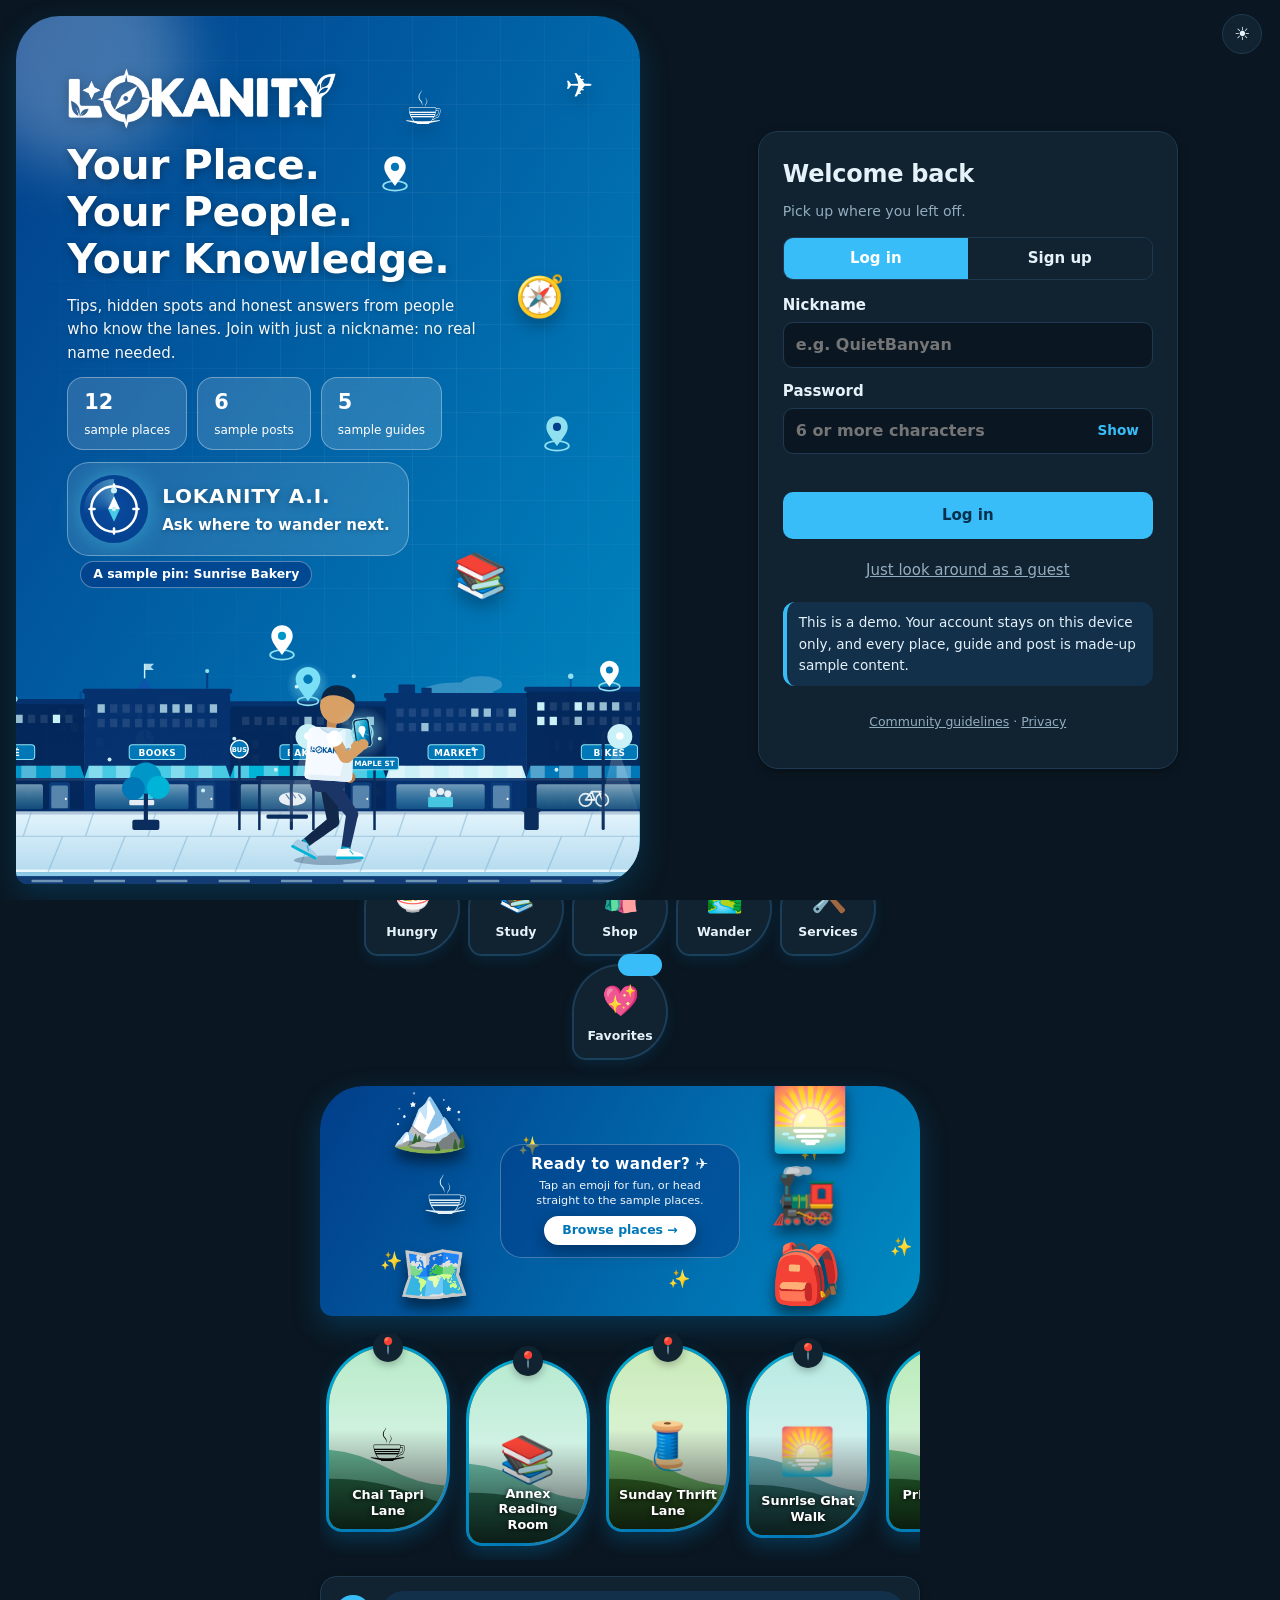
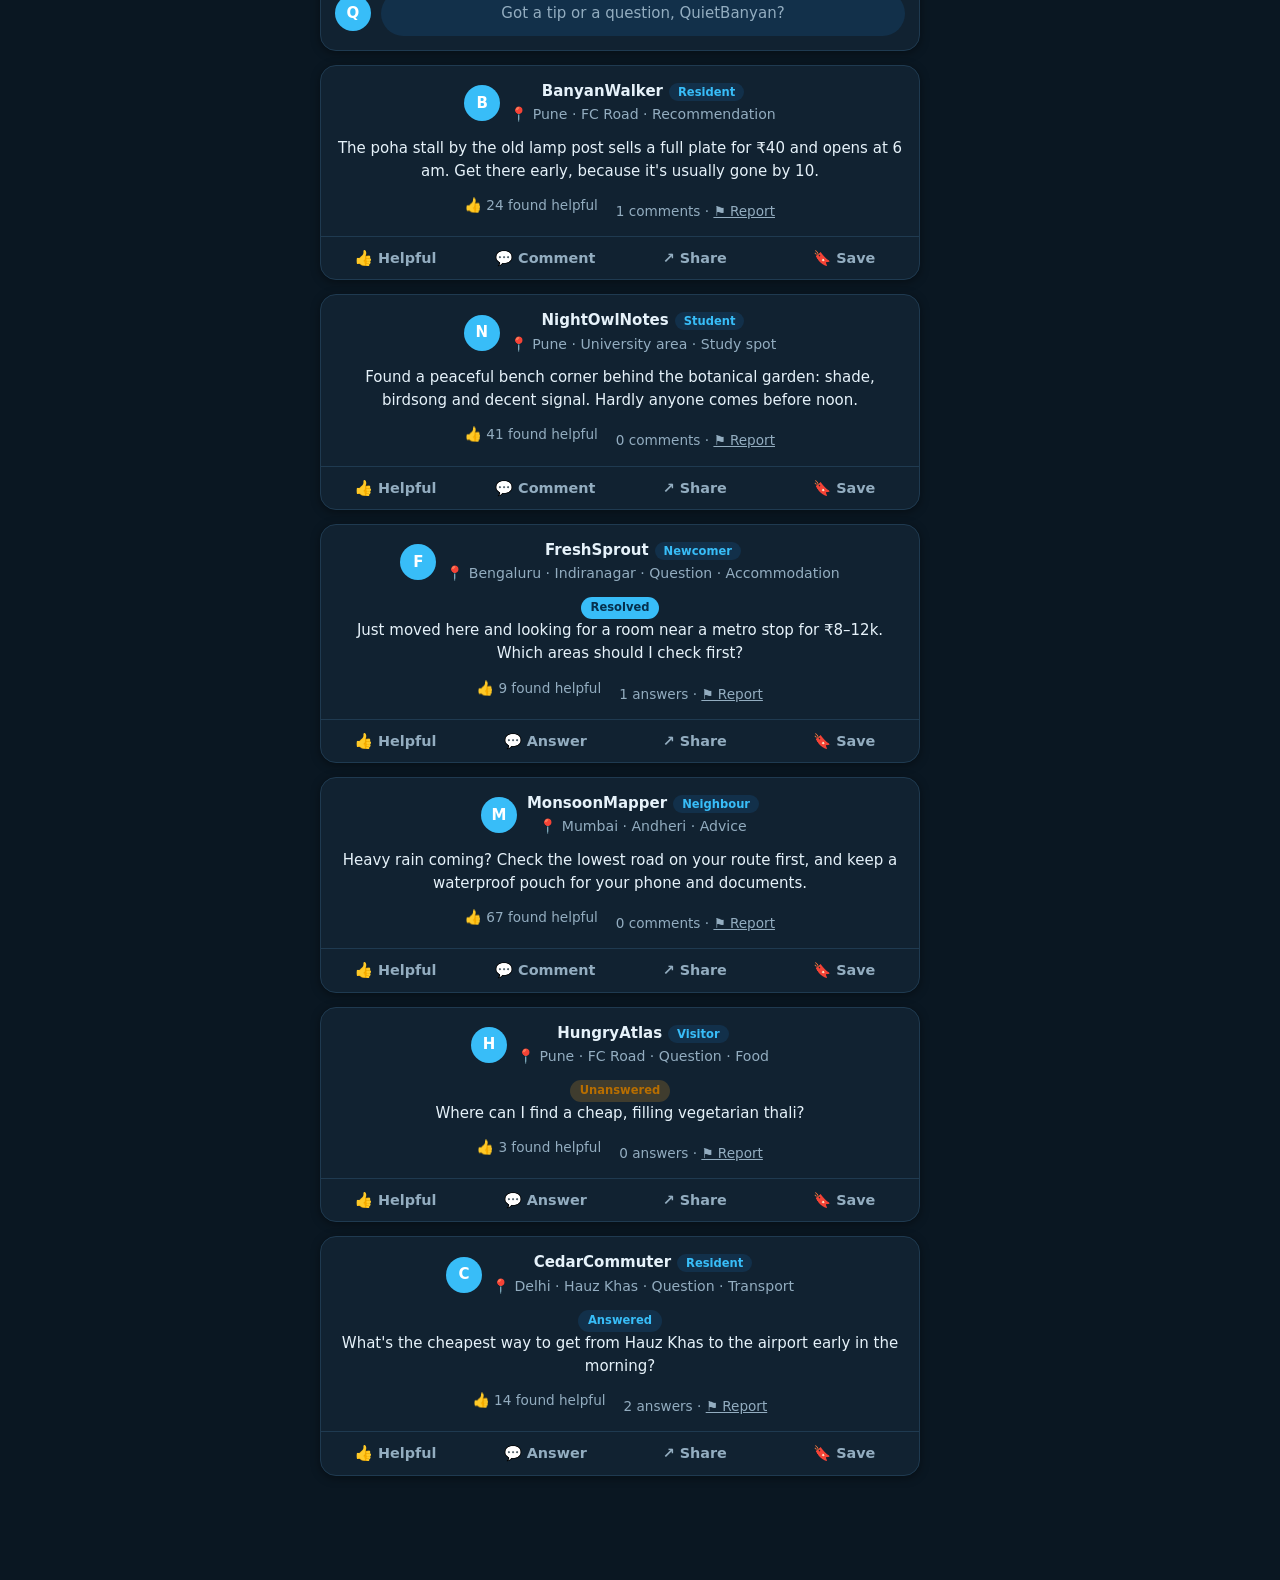
==== index.html @ cd5241d1 "Add files via upload" ====
<!doctype html><html lang="en"><head><meta charset="utf-8"><meta name="viewport" content="width=device-width,initial-scale=1,viewport-fit=cover"><title>LOKANITY — Your Place. Your People. Your Knowledge.</title>
<link rel="stylesheet" href="style.css"></head><body>
<div class="lk-sp" id="lk-sp" role="img" aria-label="LOKANITY is loading"><div class="sp-stage"><div class="sp-ring"></div><div class="sp-ring b"></div><div class="sp-logo"></div><div class="sp-shine"></div></div><div class="sp-bar"><i></i></div></div>
<div class="lk-login" id="lk-login" role="dialog" aria-modal="true" aria-labelledby="lg-t">
<section class="lg-hero"><div class="lg-grid" aria-hidden="true"></div><svg class="lg-pinbg" style="left:58%;top:16%" viewBox="-14 -26 28 32" aria-hidden="true" focusable="false"><ellipse class="lk-ring" rx="10" ry="4"/><g class="lk-pin"><path d="M0 0C-5-7-9-11-9-16a9 9 0 0 1 18 0c0 5-4 9-9 16z" fill="#fff"/><circle cy="-16" r="3.4" fill="#0077b6"/></g></svg><svg class="lg-pinbg" style="left:84%;top:46%;animation-delay:-.8s" viewBox="-14 -26 28 32" aria-hidden="true" focusable="false"><ellipse class="lk-ring" rx="10" ry="4" style="animation-delay:-1s"/><g class="lk-pin" style="animation-delay:-1s"><path d="M0 0C-5-7-9-11-9-16a9 9 0 0 1 18 0c0 5-4 9-9 16z" fill="#90e0ef"/><circle cy="-16" r="3.4" fill="#023e8a"/></g></svg><svg class="lg-pinbg hm" style="left:40%;top:70%" viewBox="-14 -26 28 32" aria-hidden="true" focusable="false"><ellipse class="lk-ring" rx="10" ry="4" style="animation-delay:-1.6s"/><g class="lk-pin" style="animation-delay:-.4s"><path d="M0 0C-5-7-9-11-9-16a9 9 0 0 1 18 0c0 5-4 9-9 16z" fill="#fff"/><circle cy="-16" r="3.4" fill="#0096c7"/></g></svg><i class="lg-pt" aria-hidden="true" style="left:12%;--d:0s;--t:7s"></i><i class="lg-pt hm" aria-hidden="true" style="left:28%;--d:-2s;--t:8s"></i><i class="lg-pt" aria-hidden="true" style="left:46%;--d:-4s;--t:6.5s"></i><i class="lg-pt hm" aria-hidden="true" style="left:63%;--d:-1s;--t:9s"></i><i class="lg-pt" aria-hidden="true" style="left:77%;--d:-5s;--t:7.5s"></i><i class="lg-pt hm" aria-hidden="true" style="left:90%;--d:-3s;--t:8.5s"></i><i class="lg-pt" aria-hidden="true" style="left:35%;--d:-6s;--t:7s"></i><i class="lg-pt hm" aria-hidden="true" style="left:55%;--d:-2.5s;--t:9.5s"></i><span class="lg-fe" style="left:62%;top:8%;--s:46px">☕</span><span class="lg-fe" style="left:80%;top:30%;--s:40px;--t:7s;--dl:-2s">🧭</span><span class="lg-fe hm" style="left:70%;top:62%;--s:44px;--t:5.5s;--dl:-1s">📚</span><span class="lg-fe" style="left:86%;top:84%;--s:38px;--t:6.5s;--dl:-3s">📍</span><span class="lg-fe hm" style="left:48%;top:88%;--s:36px;--t:8s;--dl:-4s">🎒</span><span class="lg-fe" style="left:88%;top:6%;--s:34px;--t:7.5s;--dl:-5s">✈️</span>
<div class="lg-mark" role="img" aria-label="LOKANITY"></div>
<h1>Your Place. <br>Your People. <br>Your Knowledge.</h1>
<p>Tips, hidden spots and honest answers from people who know the lanes. Join with just a nickname: no real name needed.</p>
<div class="lg-stats"><div><b id="lg-n1">0</b><small>sample places</small></div><div><b id="lg-n2">0</b><small>sample posts</small></div><div><b id="lg-n3">0</b><small>sample guides</small></div></div>
<div class="lg-cities" id="lg-cities"></div><div class="lg-ai"><div class="lg-ai-em" aria-hidden="true"><svg class="lk-emb" viewBox="0 0 64 64" aria-hidden="true" focusable="false"><circle class="lk-r" cx="32" cy="32" r="27" fill="none" stroke-width="3"/><path class="lk-r" d="M32 3v6M32 55v6M3 32h6M55 32h6" stroke-width="3" stroke-linecap="round" fill="none"/><g class="lk-orb"><circle class="lk-dt" cx="32" cy="10" r="3.6"/></g><g class="lk-nd"><path class="lk-n1" d="M32 17L39 32H25z"/><path class="lk-n2" d="M32 47L39 32H25z"/><circle class="lk-dt" cx="32" cy="32" r="2.6"/></g></svg><i class="lg-ai-wave"></i></div><div class="lg-ai-tx"><strong class="lg-ai-title">LOKANITY A.I.</strong><span class="lg-ai-tag">Ask where to wander next.</span><span class="lg-ai-st" aria-hidden="true"><i>Peeking down nearby lanes…</i><i>A sample pin just dropped</i><i>A neighbour's tip, just in</i></span></div><span class="lg-disc" aria-hidden="true"></span></div><div class="lg-scene" aria-hidden="true"><div class="lk-scene" data-lk-scene></div></div></section>
<section class="lg-side"><button class="lg-tg" id="lg-tg" type="button" aria-label="Switch between light and dark mode">🌙</button>
<div class="c lg-card"><h2 id="lg-t">Welcome back</h2><p class="mut" id="lg-sub" style="margin:-6px 0 0">Pick up where you left off.</p>
<div class="seg" role="group" aria-label="Choose log in or sign up"><button type="button" data-m="in" class="on" aria-pressed="true">Log in</button><button type="button" data-m="up" aria-pressed="false">Sign up</button></div>
<form id="lg-f" novalidate><label>Nickname<input id="lg-n" autocomplete="username" maxlength="20" placeholder="e.g. QuietBanyan" title="3 to 20 letters, numbers or underscores" required></label>
<label>Password<span class="lg-pw"><input id="lg-p" type="password" autocomplete="current-password" placeholder="6 or more characters" required><button type="button" id="lg-eye" aria-label="Show password">Show</button></span></label>
<label data-su hidden>Your home city (optional)<select id="lg-c"><option value="">Not sure yet</option></select></label>
<div class="err" id="lg-e" role="alert"></div><button class="btn" id="lg-go" type="submit">Log in</button></form>
<button class="lnk" id="lg-guest" type="button" title="Browse without an account. You can sign up later.">Just look around as a guest</button>
<div class="demo">This is a demo. Your account stays on this device only, and every place, guide and post is made-up sample content.</div>
<p class="lg-links"><a href="#" data-info="g">Community guidelines</a> · <a href="#" data-info="p">Privacy</a></p></div></section></div>
<header class="top"><a class="logo" href="#" data-v="feed" aria-label="LOKANITY home"><b class="logo-img" role="img" aria-label="LOKANITY"></b></a><input id="q" placeholder="Search places, tips and guides…" aria-label="Search places, posts and guides" title="Type a word to filter everything you see"><span class="sp"></span>
<nav class="tabs" id="tabs"></nav><nav class="cities" id="cb" aria-label="Choose a city"></nav><button class="qk-hb" id="qk-open" type="button" data-qk-open aria-haspopup="dialog" title="Open your LOKAQUEST passport: challenges, badges and XP"><i aria-hidden="true">🧭</i><span>LOKAQUEST</span><b id="qk-hl">Lv 1</b></button><button class="tg" id="tg" role="switch" aria-label="Switch between light and dark mode" aria-checked="false" title="Switch between light and dark mode"><i class="a">🌙</i><i class="b">☀️</i><span id="tgi">☀️</span></button><button class="av" id="me" aria-label="Your profile and settings" title="Your profile and settings"></button></header>
<main class="app"><aside class="side l"><div class="c"><button class="nl" data-prof style="padding:4px"><span class="av s" id="me2"></span><span id="nm"></span></button><p class="mut" style="margin:6px 4px">You appear as a nickname only.</p></div><div class="c" id="sn"></div><div class="c qk-side" id="qk-side"><div class="qk-sh"><i aria-hidden="true">🧭</i><div><b>LOKAQUEST</b><small>Your Digital Explorer Passport</small></div></div><div class="qk-mini"><span class="qk-lvt">Lv 1 · Newcomer</span><span class="qk-xt">0 XP</span></div><div class="qk-bar"><i></i></div><button class="btn" type="button" data-qk-open title="See your stamps, badges and challenges">Open passport</button></div><p class="ft">Your Place. Your People. Your Knowledge.<br><a href="#" data-info="g">Community guidelines</a> · <a href="#" data-info="p">Privacy</a></p></aside>
<div>
<div class="v on" id="v-feed"><div class="c"><div class="st" id="stories"></div></div><div class="c comp" style="margin:14px 0"><span class="av s" id="me3"></span><button class="fake" data-new id="fk">Got a tip or a question?</button></div><div id="fl"></div></div>
<div class="v" id="v-explore"><h2>Places worth finding</h2><p class="mut">Illustrative sample places, not verified listings.</p><div class="chips" id="pch"></div><div class="grid" id="pg"></div></div>
<div class="v" id="v-ask"><h2>Ask the neighbourhood</h2><p class="mut" style="margin:0 0 4px">Questions from newcomers and long-time locals. Know the answer? Jump in.</p><div class="c comp" style="margin:10px 0"><span class="av s" id="me4"></span><button class="fake" data-new="Question">Ask something about your area…</button></div><div class="chips" id="qch"></div><div id="ql"></div></div>
<div class="v" id="v-guides"><h2>Local knowledge hub</h2><p class="mut">Short, practical guides in plain words.</p><div class="grid" id="gg"></div></div>
<div class="v" id="v-saved"><h2>Your saved list</h2><p class="mut">Places, guides and posts you saved wait here for you.</p><div class="grid" id="sg"></div></div></div>
<aside class="side r"><div class="c"><h3>Waiting for an answer</h3><div id="un"></div></div><div class="c"><h3>Guides to start with</h3><div id="pgd"></div></div><div class="c"><h3>Share without oversharing</h3><p class="mut">Mention the area, never your door number. This demo doesn't store your location.</p></div></aside></main>
<nav class="bn tabs" id="bn"></nav><div id="toast" role="status"></div>


<svg width="0" height="0" style="position:absolute" aria-hidden="true" focusable="false"><defs><linearGradient id="lkScr" x1="0" y1="0" x2="1" y2="1"><stop offset="0" stop-color="#90e0ef"/><stop offset=".55" stop-color="#0096c7"/><stop offset="1" stop-color="#023e8a"/></linearGradient><radialGradient id="lkGlow"><stop offset="0" stop-color="#90e0ef" stop-opacity=".6"/><stop offset="1" stop-color="#90e0ef" stop-opacity="0"/></radialGradient><linearGradient id="lkShn" x1="0" y1="0" x2="1" y2="0"><stop offset="0" stop-color="#fff" stop-opacity="0"/><stop offset=".5" stop-color="#fff" stop-opacity=".9"/><stop offset="1" stop-color="#fff" stop-opacity="0"/></linearGradient><clipPath id="lkTee"><path d="M-22 -46Q-22 -52 -14 -52H14Q22 -52 22 -46L23 -6Q23 -1 18 -1H-18Q-23 -1 -23 -6Z"/></clipPath><linearGradient id="lkHaze" x1="0" y1="0" x2="0" y2="1"><stop offset="0" stop-color="#fff" stop-opacity="0"/><stop offset=".65" stop-color="#caf0f8" stop-opacity=".26"/><stop offset="1" stop-color="#90e0ef" stop-opacity=".05"/></linearGradient><linearGradient id="lkWalk" x1="0" y1="0" x2="0" y2="1"><stop offset="0" stop-color="#e2f4fc"/><stop offset="1" stop-color="#b6dbef"/></linearGradient><linearGradient id="lkCone" x1="0" y1="0" x2="0" y2="1"><stop offset="0" stop-color="#fff" stop-opacity=".26"/><stop offset="1" stop-color="#fff" stop-opacity="0"/></linearGradient><linearGradient id="lkGl" x1="0" y1="0" x2="0" y2="1"><stop offset="0" stop-color="#caf0f8" stop-opacity=".55"/><stop offset="1" stop-color="#48cae4" stop-opacity=".22"/></linearGradient></defs></svg>
<div class="lkai" id="lkai" hidden><div class="lkai-bd" data-ai-close></div>
<section class="lkai-pn" role="dialog" aria-modal="true" aria-labelledby="lkai-t" aria-describedby="lkai-demo">
<header class="lkai-hd"><span class="ai-ic big"><svg class="lk-emb" viewBox="0 0 64 64" aria-hidden="true" focusable="false"><circle class="lk-r" cx="32" cy="32" r="27" fill="none" stroke-width="3"/><path class="lk-r" d="M32 3v6M32 55v6M3 32h6M55 32h6" stroke-width="3" stroke-linecap="round" fill="none"/><g class="lk-orb"><circle class="lk-dt" cx="32" cy="10" r="3.6"/></g><g class="lk-nd"><path class="lk-n1" d="M32 17L39 32H25z"/><path class="lk-n2" d="M32 47L39 32H25z"/><circle class="lk-dt" cx="32" cy="32" r="2.6"/></g></svg></span><div class="lkai-ti"><h2 id="lkai-t">LOKANITY A.I.</h2><p>Your friendly guide to what's nearby.</p></div>
<span class="lkai-badge" title="Replies are pre-written examples">Demo</span><button class="lkai-ib" type="button" id="lkai-new" aria-label="Start a new chat" title="Start over">↺</button><button class="lkai-ib lkai-x" type="button" data-ai-close aria-label="Close LOKANITY A.I.">✕</button></header>
<p class="lkai-note" id="lkai-demo"><b>Demo mode.</b> These replies are pre-written examples drawn from the app's sample content. No live AI is connected, and nothing here is verified.</p>
<div class="lkai-log" id="lkai-log" role="log" aria-live="polite" aria-label="Conversation" tabindex="0">
<div class="lkai-empty" id="lkai-empty"><div class="lkai-ban" aria-hidden="true"><div class="lk-scene" data-lk-scene data-lazy></div></div>
<h3>Hi, I'm LOKANITY A.I.</h3><p>Ask me where to wander, what to try, or who to ask. Tap a prompt below to see how a reply looks. It's a demo, so the answers are examples.</p><div class="lkai-pr"><button type="button" data-ai-prompt="What's worth a visit nearby?"><span aria-hidden="true">📍</span><span>What's worth a visit nearby?</span></button><button type="button" data-ai-prompt="Which tips did neighbours find most helpful?"><span aria-hidden="true">🛡️</span><span>Which tips did neighbours find most helpful?</span></button><button type="button" data-ai-prompt="What are neighbours asking right now?"><span aria-hidden="true">🤝</span><span>What are neighbours asking right now?</span></button><button type="button" data-ai-prompt="Plan an easy first day in this city."><span aria-hidden="true">🧭</span><span>Plan an easy first day in this city.</span></button></div></div></div>
<form class="lkai-f" id="lkai-f" autocomplete="off"><label class="lkai-sr" for="lkai-in">Message LOKANITY A.I.</label><input id="lkai-in" maxlength="200" placeholder="Ask about a place, a tip or a plan…"><button class="btn" type="submit" id="lkai-go">Send</button></form>
</section></div>


<script src="script.js"></script>
</body></html>
---- style.css ----
:root{--g:#0077b6;--g2:#005f92;--gl:#e6f1f9;--bg:#f0f4f8;--ink:#14263a;--mut:#56697c;--card:#fff;--line:#dde6ee;box-sizing:border-box;padding-top:env(safe-area-inset-top,0px);padding-bottom:env(safe-area-inset-bottom,0px)}
:root[data-theme=dark]{--g:#38bdf8;--g2:#7dd3fc;--gl:#12304a;--bg:#0a1722;--ink:#e6f2fa;--mut:#93adc0;--card:#112231;--line:#1f3a50;color-scheme:dark}:root[data-theme=light]{color-scheme:light}
*{box-sizing:border-box}html{scroll-padding-top:env(safe-area-inset-top,0px)}body{margin:0;background:var(--bg);color:var(--ink);font:15px/1.5 system-ui,-apple-system,"Segoe UI",Roboto,sans-serif}
button{font:inherit;cursor:pointer;color:inherit}:focus-visible{outline:3px solid var(--g);outline-offset:2px}
.top{position:sticky;top:0;z-index:20;background:var(--card);border-bottom:1px solid var(--line);display:flex;align-items:center;gap:12px;padding:8px 16px}
.logo{display:flex;align-items:center;gap:8px;font-weight:800;font-size:1.25rem;color:var(--g);text-decoration:none}.logo i{background:var(--g);color:#fff;width:36px;height:36px;border-radius:12px;display:grid;place-items:center;font-style:normal}
.top input{flex:1;max-width:340px;border:0;background:var(--gl);border-radius:99px;padding:10px 16px;font:inherit;color:var(--ink)}.sp{flex:1}
.tabs{display:flex;gap:4px}.tab{border:0;background:none;padding:10px 22px;border-radius:10px;font-weight:600;color:var(--mut)}.tab:hover{background:var(--gl)}.tab.on{color:var(--g);box-shadow:inset 0 -3px var(--g);border-radius:10px 10px 0 0}
.av{width:40px;height:40px;border-radius:50%;background:var(--g);color:#fff;display:grid;place-items:center;font-weight:700;flex:none;border:0}.av.s{width:36px;height:36px}
.app{display:grid;grid-template-columns:260px minmax(0,600px) 300px;gap:20px;justify-content:center;padding:20px 16px 90px;max-width:1240px;margin:0 auto}
.side{position:sticky;top:76px;align-self:start;display:grid;gap:14px}.c{background:var(--card);border:1px solid var(--line);border-radius:14px;padding:14px;box-shadow:0 1px 4px #0284c722}
h2,h3{margin:0 0 8px}h3{font-size:1.02rem}.mut{color:var(--mut);font-size:.88rem}
.nl{display:flex;gap:12px;align-items:center;width:100%;border:0;background:none;padding:10px;border-radius:10px;text-align:left;font-weight:600}.nl:hover,.nl.on{background:var(--gl);color:var(--g)}
.btn{background:var(--g);color:#fff;border:0;padding:10px 20px;border-radius:10px;font-weight:700}.btn:hover{background:var(--g2)}.btn.o{background:var(--gl);color:var(--g)}
.st{display:flex;gap:10px;overflow-x:auto;padding-bottom:6px}.story{flex:none;width:112px;height:170px;border-radius:14px;overflow:hidden;position:relative;border:0;padding:0;background:var(--gl)}.story svg{width:100%;height:100%;display:block}.story b{position:absolute;left:8px;right:8px;bottom:8px;color:#fff;font-size:.8rem;text-shadow:0 1px 4px #000;text-align:left}
.comp{display:flex;gap:10px;align-items:center}.comp button.fake{flex:1;text-align:left;background:var(--gl);border:0;border-radius:99px;padding:11px 16px;color:var(--mut)}
.post{padding:0}.ph{display:flex;gap:10px;align-items:center;padding:14px 14px 4px}.ph b{display:block}.tag{background:var(--gl);color:var(--g);border-radius:99px;font-size:.72rem;padding:2px 9px;margin-left:6px;font-weight:700}
.pb{padding:6px 14px 12px;white-space:pre-wrap}.stat{padding:0 14px 8px;display:flex;justify-content:space-between;color:var(--mut);font-size:.85rem}
.acts{display:grid;grid-template-columns:repeat(4,1fr);border-top:1px solid var(--line)}.acts button{border:0;background:none;padding:10px 4px;font-weight:600;color:var(--mut);font-size:.9rem}.acts button:hover{background:var(--gl)}.acts .on{color:var(--g)}
.cms{border-top:1px solid var(--line);padding:10px 14px;display:grid;gap:8px}.cm{background:var(--gl);border-radius:14px;padding:8px 12px}.cm small{display:block;color:var(--mut)}.cf{display:flex;gap:8px}.cf input{flex:1}
input,select,textarea{font:inherit;color:var(--ink);background:var(--bg);border:1.5px solid var(--line);border-radius:10px;padding:10px 12px;width:100%}textarea{min-height:110px;resize:vertical}
.grid{display:grid;grid-template-columns:repeat(auto-fill,minmax(250px,1fr));gap:14px}.pc{padding:0;overflow:hidden;display:flex;flex-direction:column}.pc .art{height:130px;position:relative}.pc svg{width:100%;height:100%;display:block}.pc .bd{padding:12px;display:grid;gap:6px;flex:1}.pc .bd p{margin:0}.tip{background:var(--gl);border-radius:10px;padding:6px 10px;font-size:.85rem}
.chips{display:flex;gap:8px;flex-wrap:wrap;margin-bottom:14px}.chip{border:0;background:var(--card);border:1px solid var(--line);border-radius:99px;padding:6px 14px;font-weight:600}.chip.on{background:var(--g);color:#fff;border-color:var(--g)}
.empty{text-align:center;padding:30px;border:2px dashed var(--line);border-radius:14px;color:var(--mut);grid-column:1/-1}.v{display:none}.v.on{display:block}
.ov{position:fixed;inset:0;background:#0009;z-index:50;display:grid;place-items:center;padding:14px}.md{background:var(--card);border-radius:16px;width:100%;max-width:520px;max-height:90vh;overflow:auto;padding:20px;position:relative;display:grid;gap:10px}.md h2{text-align:center;margin:0}.x{position:absolute;right:12px;top:12px;border:0;background:var(--gl);border-radius:50%;width:34px;height:34px}
.bdg{display:inline-block;background:var(--gl);color:var(--g);border-radius:99px;padding:3px 12px;margin:3px 3px 0 0;font-size:.85rem;font-weight:600}.stg{display:grid;grid-template-columns:repeat(2,1fr);gap:8px}.stg div{background:var(--gl);border-radius:12px;padding:10px;text-align:center}.stg b{font-size:1.4rem;display:block;color:var(--g)}
.bn{display:none;position:fixed;left:0;right:0;bottom:0;background:var(--card);border-top:1px solid var(--line);padding:4px 4px calc(4px + env(safe-area-inset-bottom,0px));z-index:20}.bn .tab{flex:1;padding:8px 2px;font-size:.72rem;display:grid;gap:0;justify-items:center}
#toast{position:fixed;left:50%;bottom:calc(84px + env(safe-area-inset-bottom,0px));transform:translate(-50%,160px);background:var(--g);color:#fff;padding:11px 22px;border-radius:99px;z-index:60;transition:transform .3s}#toast.on{transform:translate(-50%,0)}
.ft{font-size:.78rem;color:var(--mut);padding:0 6px}.ft a{color:var(--mut)}
body{overflow-x:hidden}.app>*{min-width:0}.st{max-width:100%}.pb,.cm,h2,h3{overflow-wrap:anywhere}input,select,textarea,.top input{font-size:16px}.top{padding-left:max(16px,env(safe-area-inset-left,0px));padding-right:max(16px,env(safe-area-inset-right,0px))}
@media(min-width:1500px){html{font-size:17px}.app{max-width:1360px}}
@media(pointer:coarse){button,.chip,.nl{min-height:44px}.av,.x{min-height:0}}
@media(max-width:1020px){#tabs{display:none}.app{grid-template-columns:230px minmax(0,1fr)}.side.r{position:static;grid-column:2}}
@media(max-width:700px){.app{grid-template-columns:minmax(0,1fr);padding:12px 10px 96px}.side.l{display:none}.side.r{grid-column:1}nav.bn{display:flex}.top{padding:8px max(10px,env(safe-area-inset-right,0px)) 8px max(10px,env(safe-area-inset-left,0px));gap:8px}.top input{max-width:none;min-width:0}.sp,.logo span{display:none}.acts button{font-size:.76rem;padding:12px 2px}.ph{padding:12px 12px 4px}.pb{padding:6px 12px 12px}.stat{padding:0 12px 8px}.grid{grid-template-columns:1fr}.story{width:100px;height:150px}.ov{padding:0;place-items:end center}.md{border-radius:18px 18px 0 0;max-height:92dvh;padding:18px 16px calc(18px + env(safe-area-inset-bottom,0px))}.cf{flex-wrap:wrap}.cf input{min-width:0}}
@media(max-width:360px){.acts button{font-size:.68rem}.chip{padding:6px 11px}}
@media(max-height:480px) and (orientation:landscape){.top{position:static}.side{position:static}.md{max-height:96dvh}}
@media(prefers-reduced-motion:reduce){*{transition:none!important}}
[hidden]{display:none!important}label{display:grid;gap:4px;font-weight:600}
.v.on{animation:fi .35s ease}@keyframes fi{from{opacity:0;transform:translateY(6px)}}
.hero{background:linear-gradient(120deg,var(--gl),transparent);border-radius:16px;padding:14px 16px;position:relative;overflow:hidden;margin-bottom:6px}.hero:after{content:"☁️";position:absolute;right:12px;top:-8px;font-size:72px;opacity:.16;transform:rotate(20deg)}.hero h2{margin:0}
.ctl{display:flex;gap:8px;flex-wrap:wrap;align-items:center;margin:10px 0}.ctl select{width:auto;flex:1;min-width:140px}.ctl .btn{white-space:nowrap}
.seg{display:flex;border:1.5px solid var(--line);border-radius:10px;overflow:hidden}.seg button{border:0;background:var(--card);padding:9px 14px;font-weight:600}.seg .on{background:var(--g);color:#fff}
.pc{transition:transform .2s,box-shadow .2s}.pc:hover{transform:translateY(-3px);box-shadow:0 8px 20px #0002}.pc .art svg{transition:transform .4s}.pc:hover .art svg{transform:scale(1.06)}.art{overflow:hidden}
.ov2{position:absolute;inset:0;background:linear-gradient(transparent 35%,#000a)}.cat{position:absolute;left:10px;top:10px;background:#fffd;color:#0369a1;border-radius:99px;font-size:.72rem;padding:2px 10px}.art .nm{position:absolute;left:12px;bottom:8px;right:12px;color:#fff;text-shadow:0 1px 5px #000;font-size:1.05rem}
.sk{height:260px;background:linear-gradient(90deg,var(--card),var(--gl),var(--card));background-size:200% 100%;animation:sh 1.2s infinite}@keyframes sh{to{background-position:-200% 0}}
.gh{grid-column:1/-1;margin:8px 0 0}.gh small{background:var(--gl);color:var(--g);border-radius:99px;padding:1px 9px;font-size:.75rem}
.sketch{position:relative;height:290px;border-radius:14px;border:1px solid var(--line);margin-bottom:14px;overflow:hidden;background:radial-gradient(circle at 20% 30%,#7dd3fc66 0 18%,transparent 19%),radial-gradient(circle at 80% 75%,#bae6fd88 0 20%,transparent 21%),repeating-linear-gradient(35deg,transparent 0 46px,#fff6 46px 50px),repeating-linear-gradient(-55deg,transparent 0 70px,#fff5 70px 73px),var(--gl)}
.sn{position:absolute;left:8px;top:8px;background:var(--card);border-radius:8px;padding:3px 9px;font-size:.74rem;color:var(--mut);z-index:2;max-width:85%}
.pin{position:absolute;transform:translate(-50%,-100%);border:0;background:none;display:grid;justify-items:center;gap:1px;padding:0;transition:transform .2s}.pin:hover{transform:translate(-50%,-110%)}.pin i{font-style:normal;background:var(--g);width:34px;height:34px;border-radius:50% 50% 50% 0;rotate:-45deg;display:grid;place-items:center;box-shadow:0 2px 6px #0004}.pin i:before{content:attr(data-e);rotate:45deg}.pin span{background:var(--card);border-radius:6px;padding:1px 6px;font-size:.7rem;max-width:110px;white-space:nowrap;overflow:hidden;text-overflow:ellipsis;margin-top:5px}
.stt{display:inline-block;border-radius:99px;font-size:.72rem;padding:2px 10px;font-weight:700}.stt.un{background:#f5a62333;color:#b86e00}.stt.an{background:var(--gl);color:var(--g)}.stt.ok{background:var(--g);color:#fff}
.err{color:#c0392b;font-size:.85rem;min-height:1em}[aria-invalid=true]{border-color:#c0392b}
.md.wide{max-width:720px}.phero{position:relative;height:190px;border-radius:12px;overflow:hidden}.phero svg{width:100%;height:100%}.pt{position:absolute;left:14px;bottom:12px;color:#fff;text-shadow:0 1px 6px #000;display:grid}.pt h2{text-align:left;margin:0}
.gs{display:grid;grid-template-columns:repeat(auto-fit,minmax(230px,1fr));gap:10px}.gs .c,.sec .c{box-shadow:none}.gs ul{margin:0;padding-left:18px;display:grid;gap:4px}
details{background:var(--gl);border-radius:10px;padding:8px 12px;margin-bottom:6px}summary{cursor:pointer;font-weight:600}
.hl{display:block;text-align:left;width:100%;border:1px solid var(--line);background:var(--card);border-radius:12px;padding:10px;margin-bottom:8px;transition:background .2s}.hl:hover{background:var(--gl)}.hl small{display:block;color:var(--mut)}
.sec{display:grid;gap:6px}.row2{display:grid;grid-template-columns:repeat(auto-fit,minmax(250px,1fr));gap:10px}
@media(max-width:700px){.sketch{height:330px}.ctl select{min-width:100%}}
/* GhumoFiro-style structure: blue header, navy nav strip, light page, white cards */
.top{background:#0077b6;border-bottom:0;flex-wrap:wrap;color:#fff;box-shadow:0 2px 8px #00305a33}
.logo{color:#fff}.logo i{background:#fff;color:#0077b6}
.top input{background:#ffffff2b;color:#fff}.top input::placeholder{color:#ffffffd0}
.top .av{background:#fff;color:#0077b6}.top :focus-visible,.bn :focus-visible{outline-color:#fff}
.top .tabs{order:3;flex:0 0 calc(100% + 32px);margin:8px -16px -8px;padding:0 16px;background:#023e8a;justify-content:center}
.top .tab,.bn .tab{color:#d6e8fb;border-radius:0}.top .tab:hover{background:#ffffff1f}
.top .tab.on,.bn .tab.on{color:#fff;box-shadow:inset 0 -3px #fff}
.bn{background:#023e8a;border-top:0}
.c{border:1px solid #e3ebf2;box-shadow:0 2px 10px #0a2a4a14;border-radius:16px}
.btn.o{background:#e6f1f9;color:#0077b6}
.top .tabs{margin-top:-4px}
.top .cities{order:4;flex:0 0 calc(100% + 32px);margin:-4px -16px -8px;padding:10px 16px;background:#023e8a;display:flex;gap:14px;overflow-x:auto;border-top:1px solid #ffffff22;scrollbar-width:none}.cities::-webkit-scrollbar{display:none}
.cty{flex:none;border:0;background:none;display:grid;justify-items:center;gap:4px;color:#d6e8fb;font-size:.72rem;font-weight:600;min-width:58px;padding:0}.cty i{font-style:normal;width:46px;height:46px;border-radius:50%;background:#ffffff1f;display:grid;place-items:center;font-size:1.35rem;border:2px solid transparent;transition:transform .2s,background .2s}.cty:hover i{transform:scale(1.08);background:#ffffff33}.cty.on{color:#fff}.cty.on i{background:#fff;border-color:#7dd3fc}
@media(max-width:700px){.top .cities{flex-basis:calc(100% + 20px);margin-left:-10px;margin-right:-10px;padding:10px}}
/* ===== final polish pass ===== */
body{line-height:1.55;-webkit-font-smoothing:antialiased}h2{font-size:1.35rem;letter-spacing:-.01em}h3{letter-spacing:-.005em}
html{scroll-padding-top:calc(var(--hh,76px) + 8px)}
@media(min-width:1021px){.side{top:calc(var(--hh,76px) + 12px);max-height:calc(100dvh - var(--hh,76px) - 24px);overflow:auto;scrollbar-width:thin}}
@media(max-height:480px){.side{max-height:none!important;overflow:visible}}
.top .tab{padding:7px 18px;font-size:.9rem}.top .cities{gap:12px;padding-top:8px;padding-bottom:8px}.cty i{width:40px;height:40px;font-size:1.2rem}.cty{font-size:.7rem}
.btn,.chip,.nl,.hl,.acts button,.fake{transition:background .2s,transform .15s,box-shadow .2s,color .2s}.btn:active,.chip:active{transform:scale(.97)}.btn:hover{box-shadow:0 3px 10px #0077b640}.chip:hover{background:var(--gl)}.chip.on:hover{background:var(--g2)}.fake:hover{background:var(--line)!important}
input:focus,select:focus,textarea:focus{outline:none;border-color:var(--g);box-shadow:0 0 0 3px var(--gl)}.top input:focus{background:#ffffff40;box-shadow:0 0 0 2px #fff}
.lnk{border:0;background:none;color:var(--mut);text-decoration:underline;padding:6px 0;font-size:inherit}.lnk:hover{color:var(--g)}
.demo{display:flex;gap:10px;align-items:flex-start;justify-content:space-between;background:var(--gl);border-left:4px solid var(--g);border-radius:12px;padding:10px 12px;font-size:.85rem;margin-bottom:14px}.demo a{color:var(--g);font-weight:600}.demo .lnk{padding:0 4px;text-decoration:none;font-size:1rem}
@media(min-width:1800px){.app{max-width:1500px;grid-template-columns:280px minmax(0,680px) 320px}}
@media(min-width:701px) and (max-width:1020px){.side.r{grid-template-columns:repeat(auto-fit,minmax(240px,1fr))}.grid{grid-template-columns:repeat(auto-fill,minmax(220px,1fr))}}
@media(max-width:700px){h2{font-size:1.2rem}.hero{padding:12px 14px}.c{border-radius:14px}.chips{flex-wrap:nowrap;overflow-x:auto;scrollbar-width:none;margin-right:-10px;padding-bottom:4px}.chips::-webkit-scrollbar{display:none}.chip{flex:none}.seg{width:100%}.seg button{flex:1}.cty i{width:38px;height:38px}.cty{min-width:54px;font-size:.68rem}.demo{font-size:.8rem}.gs,.row2{grid-template-columns:1fr}}
:root[data-theme=dark] .btn,:root[data-theme=dark] .chip.on,:root[data-theme=dark] .stt.ok,:root[data-theme=dark] #toast{color:#06304d}:root[data-theme=dark] .btn.o{background:var(--gl);color:var(--g)}:root[data-theme=dark] .c{border-color:var(--line);box-shadow:0 2px 10px #0006}:root[data-theme=dark] .cat{color:#06304d}
@media(prefers-reduced-motion:reduce){*,*:before,*:after{animation:none!important;transition:none!important;scroll-behavior:auto!important}.sk{background:var(--gl)}}


/* ===== FLOATING EMOJI BAR ===== */
.fbar{position:relative;height:230px;margin:16px 0;border-radius:44px 44px 44px 12px;overflow:hidden;isolation:isolate;background:linear-gradient(120deg,#023e8a,#0077b6,#00b4d8,#48cae4,#0077b6);background-size:300% 300%;animation:fgrad 14s ease-in-out infinite;box-shadow:0 10px 28px #0077b64d;user-select:none;touch-action:pan-y}
.fbar:before,.fbar:after{content:"";position:absolute;border-radius:50%;filter:blur(30px);z-index:0}
.fbar:before{width:200px;height:200px;background:#ffffff40;left:-40px;top:-60px;animation:fblob 9s ease-in-out infinite}
.fbar:after{width:240px;height:240px;background:#90e0ef55;right:-60px;bottom:-90px;animation:fblob 12s ease-in-out infinite reverse}
.fbar .ft2{position:absolute;inset:0;display:grid;place-items:center;text-align:center;z-index:2;pointer-events:none;padding:0 16px}
.fbar .ft2 div{background:#ffffff26;backdrop-filter:blur(8px);-webkit-backdrop-filter:blur(8px);border:1.5px solid #ffffff55;border-radius:99px;padding:10px 26px;color:#fff;text-shadow:0 2px 8px #0005}
.fbar .ft2 b{display:block;font-size:1.35rem;letter-spacing:.3px}.fbar .ft2 small{font-size:.82rem;opacity:.95}
.fe{position:absolute;z-index:1;line-height:1;cursor:pointer;filter:drop-shadow(0 8px 8px #00000040);transition:translate .35s ease-out}
.fe i{display:block;font-style:normal;animation:ffloat var(--t,6s) ease-in-out infinite;animation-delay:var(--dl,0s)}
.fe:hover i{animation-play-state:paused;transform:scale(1.25) rotate(10deg);transition:transform .25s}
.fe.pop i{animation:fpop .6s ease-out}
.fbar .fly{position:absolute;top:18%;left:-12%;font-size:56px;z-index:1;animation:ffly 14s linear infinite;filter:drop-shadow(0 6px 6px #0004)}
.fbar .spark{position:absolute;z-index:1;font-size:18px;animation:ftw 2.6s ease-in-out infinite}
@keyframes fgrad{50%{background-position:100% 50%}}
@keyframes fblob{50%{transform:translate(40px,30px) scale(1.2)}}
@keyframes ffloat{0%,100%{transform:translateY(0) rotate(-6deg)}50%{transform:translateY(-22px) rotate(7deg)}}
@keyframes fpop{0%{transform:scale(1)}40%{transform:scale(1.7) rotate(-15deg)}100%{transform:scale(1)}}
@keyframes ffly{0%{transform:translate(0,20px) rotate(-6deg)}50%{transform:translate(60vw,-10px) rotate(-3deg)}100%{transform:translate(120vw,-40px) rotate(-8deg)}}
@keyframes ftw{0%,100%{opacity:.2;transform:scale(.5)}50%{opacity:1;transform:scale(1.3)}}
@media(max-width:700px){.fbar{height:200px;border-radius:34px 34px 34px 10px}.fbar .ft2 b{font-size:1.1rem}.fe.hm{display:none}}

/* ===== ARCH + PIN-TAIL PLACE CARDS ===== */
.grid{row-gap:34px}
.grid .pc{--r:150px;border:0;overflow:visible;position:relative;background:var(--card);border-radius:50% 50% 30px 30px / var(--r) var(--r) 30px 30px;box-shadow:0 8px 22px #0077b633,0 0 0 2px var(--line);transform:none;transition:transform .35s cubic-bezier(.3,1.5,.5,1),box-shadow .3s}
.grid .pc:hover{transform:translateY(-8px);box-shadow:0 16px 32px #0077b64d,0 0 0 2.5px var(--g)}
.pc:after{content:"";position:absolute;left:50%;bottom:-11px;width:22px;height:22px;background:var(--card);transform:translateX(-50%) rotate(45deg);border-radius:0 0 6px 0;box-shadow:3px 3px 0 0 var(--line);z-index:0}
.pc .art{height:200px;border-radius:50% 50% 0 0 / var(--r) var(--r) 0 0;clip-path:none;overflow:hidden}
.pc .art .nm{left:14px;right:14px;bottom:30px;text-align:center;font-size:1.12rem}
.pc .cat{left:50%;right:auto;top:16px;transform:translateX(-50%);background:#fffffff0;border:1.5px dashed #0077b6;border-radius:99px;font-weight:800;text-transform:uppercase;font-size:.6rem;letter-spacing:.9px;white-space:nowrap}
.pc .badge{position:absolute;z-index:4;left:50%;top:172px;width:56px;height:56px;margin-left:-28px;border-radius:50%;background:var(--card);display:grid;place-items:center;font-size:28px;box-shadow:0 5px 12px #0003,0 0 0 3px var(--g);animation:vbob 3.6s ease-in-out infinite}
@keyframes vbob{0%,100%{transform:translateY(0)}50%{transform:translateY(-6px)}}
.pc .bd{position:relative;z-index:1;padding:40px 18px 18px;gap:8px;text-align:center;justify-items:center}
.pc .hdl{display:flex;align-items:center;justify-content:center;gap:6px;font-size:.78rem;color:var(--mut);font-weight:600;flex-wrap:wrap}
.pc .hdl b{background:var(--gl);color:var(--g);border-radius:99px;padding:1px 9px}
.pc .loc{font-weight:700;color:var(--g);font-size:.85rem}
.pc .tip{position:relative;border-radius:18px;background:var(--gl);padding:9px 14px;border:0;text-align:left;width:100%}
.pc .tip:before{content:"";position:absolute;left:50%;top:-6px;width:12px;height:12px;margin-left:-6px;background:var(--gl);transform:rotate(45deg);border-radius:3px}
.pc .perf{display:none}
.pc .bd>div:last-child{justify-content:center}
.pc .btn.o{border-radius:99px;padding:8px 16px;font-size:.88rem}
@media(max-width:700px){.grid .pc{--r:130px}.pc .art{height:190px}.pc .badge{top:162px}}

/* ===== HOME: HOOD PULSE ===== */
.hp{position:relative;overflow:hidden;border-radius:44px 44px 44px 12px;margin-bottom:14px;padding:22px 18px 18px;color:#fff;background:linear-gradient(135deg,#03045e,#0077b6 55%,#00b4d8);background-size:200% 200%;animation:fgrad 16s ease-in-out infinite;box-shadow:0 10px 28px #0077b64d;isolation:isolate}
.hp-top{display:grid;grid-template-columns:1fr 150px;gap:10px;align-items:center}
.hp h2{margin:0 0 4px;font-size:1.45rem;text-shadow:0 2px 8px #0005}.hp p{margin:0;opacity:.95;font-size:.9rem}
.hp-orb{position:relative;width:150px;height:150px;justify-self:center}
.hp-orb .core{position:absolute;inset:50px;display:grid;place-items:center;font-size:34px;background:#fff;border-radius:50%;box-shadow:0 0 0 0 #ffffffaa;animation:hpring 2.4s ease-out infinite;z-index:2}
.hp-orb .ring{position:absolute;inset:0;border:1.5px dashed #ffffff66;border-radius:50%;animation:vspin2 22s linear infinite}
.hp-orb .ring.r2{inset:22px;animation-duration:14s;animation-direction:reverse}
.hp-orb .ring span{position:absolute;left:50%;top:-14px;margin-left:-14px;font-size:24px;width:28px;text-align:center;animation:vspin2 22s linear infinite reverse;filter:drop-shadow(0 3px 3px #0005)}
.hp-orb .ring.r2 span{top:-12px;font-size:20px;animation-duration:14s;animation-direction:normal}
.hp-orb .ring span.b{top:auto;bottom:-14px}
@keyframes vspin2{to{transform:rotate(360deg)}}
@keyframes hpring{0%{box-shadow:0 0 0 0 #ffffffaa}100%{box-shadow:0 0 0 26px #ffffff00}}
.hp-live{margin-top:14px;display:flex;align-items:center;gap:10px;background:#ffffff22;border:1.5px solid #ffffff44;border-radius:99px;padding:8px 14px;backdrop-filter:blur(6px);-webkit-backdrop-filter:blur(6px);min-height:42px;overflow:hidden}
.hp-live .dot{flex:none;width:10px;height:10px;border-radius:50%;background:#7CFC9A;box-shadow:0 0 0 0 #7CFC9A;animation:hpring2 1.6s infinite}
@keyframes hpring2{0%{box-shadow:0 0 0 0 #7CFC9Acc}100%{box-shadow:0 0 0 10px #7CFC9A00}}
.hp-live span.t{font-size:.86rem;white-space:nowrap;overflow:hidden;text-overflow:ellipsis;animation:hpin .5s ease-out}
@keyframes hpin{from{opacity:0;transform:translateY(10px)}to{opacity:1;transform:none}}
.hp-stats{display:grid;grid-template-columns:repeat(3,1fr);gap:8px;margin-top:12px}
.hp-stats div{background:#ffffff1f;border-radius:20px 20px 20px 6px;padding:8px 6px;text-align:center}
.hp-stats b{display:block;font-size:1.4rem}.hp-stats small{font-size:.72rem;opacity:.9}
.hp-spin{margin-top:12px;display:flex;gap:10px;align-items:center;flex-wrap:wrap}
.hp-spin .go{border:0;border-radius:99px;padding:12px 22px;font-weight:800;background:#fff;color:#0077b6;box-shadow:0 5px 14px #0004;transition:transform .2s}
.hp-spin .go:hover{transform:scale(1.06) rotate(-2deg)}.hp-spin .go:active{transform:scale(.95)}
.hp-res{flex:1;min-width:200px;background:#fff;color:var(--ink);border-radius:22px 22px 22px 6px;padding:8px 14px;display:flex;align-items:center;gap:10px;min-height:52px}
:root[data-theme=dark] .hp-res{background:var(--card)}

.hp-res .em{font-size:30px;display:inline-block}.hp-res.spin .em{animation:hpslot .12s linear infinite}
@keyframes hpslot{0%{transform:translateY(-8px);opacity:.5}100%{transform:translateY(8px);opacity:1}}
.hp-res b{display:block;line-height:1.2}.hp-res small{color:var(--mut)}
.hp-res button{margin-left:auto;border:0;background:var(--g);color:#fff;border-radius:99px;padding:6px 14px;font-weight:700;font-size:.82rem}
.hp-moods{display:flex;gap:10px;overflow-x:auto;margin:0 0 14px;padding:4px 2px 8px;scrollbar-width:none}.hp-moods::-webkit-scrollbar{display:none}
.hp-moods button{flex:none;border:0;background:var(--card);border-radius:50% 50% 50% 12px;width:92px;height:92px;display:grid;place-items:center;align-content:center;gap:2px;font-weight:700;font-size:.78rem;box-shadow:0 5px 14px #0077b62e,0 0 0 2px var(--line);transition:transform .3s cubic-bezier(.3,1.6,.5,1),box-shadow .2s}
.hp-moods button i{font-style:normal;font-size:30px;transition:transform .3s}
.hp-moods button:hover{transform:translateY(-6px) rotate(-4deg);box-shadow:0 10px 20px #0077b64d,0 0 0 2.5px var(--g)}.hp-moods button:hover i{transform:scale(1.25)}
.hp-moods h3{flex:none;align-self:center;margin:0 6px 0 0;writing-mode:vertical-rl;transform:rotate(180deg);font-size:.78rem;color:var(--mut);letter-spacing:1px}
@media(max-width:700px){.hp-top{grid-template-columns:1fr 110px}.hp-orb{width:110px;height:110px}.hp-orb .core{inset:36px;font-size:26px}.hp h2{font-size:1.2rem}}

/* ===== HOME: PIN-CAPSULE STORY CARDS (Chai Tapri Lane etc.) ===== */
.c:has(>#stories){background:transparent;border:0;box-shadow:none;padding:2px 0}
#stories{gap:16px;padding:10px 6px 14px;align-items:flex-start;scrollbar-width:none}#stories::-webkit-scrollbar{display:none}
#stories .story{width:124px;height:188px;padding:3px;border-radius:62px 62px 62px 16px;background:linear-gradient(135deg,#00b4d8,#0077b6,#90e0ef,#48cae4,#00b4d8);background-size:300% 300%;animation:fgrad 6s ease-in-out infinite,sfloat 4.5s ease-in-out infinite;animation-delay:0s,var(--sd,0s);box-shadow:0 8px 18px #0077b64d;overflow:visible;position:relative;transition:transform .3s cubic-bezier(.3,1.6,.5,1),box-shadow .2s}
#stories .story:nth-child(2n){--sd:-1.2s;margin-top:14px}#stories .story:nth-child(3n){--sd:-2.4s}#stories .story:nth-child(4n){margin-top:6px;--sd:-3.3s}
#stories .story svg{border-radius:59px 59px 59px 13px;background:var(--card)}
#stories .story:after{content:"";position:absolute;inset:3px;border-radius:59px 59px 59px 13px;background:linear-gradient(transparent 45%,#000b);pointer-events:none}
#stories .story b{left:10px;right:10px;bottom:14px;z-index:2;text-align:center;font-size:.8rem;line-height:1.2;text-shadow:0 1px 5px #000}
#stories .story:before{content:"📍";position:absolute;z-index:3;left:50%;top:-12px;margin-left:-15px;width:30px;height:30px;border-radius:50%;background:var(--card);display:grid;place-items:center;font-size:16px;box-shadow:0 3px 8px #0004}
#stories .story:hover{transform:translateY(-8px) rotate(-3deg) scale(1.05);box-shadow:0 14px 26px #0077b680}
#stories .story:active{transform:scale(.96)}
@keyframes sfloat{0%,100%{translate:0 0}50%{translate:0 -7px}}
@media(max-width:700px){#stories .story{width:104px;height:160px;border-radius:52px 52px 52px 14px}#stories .story svg,#stories .story:after{border-radius:49px 49px 49px 11px}}

/* ===== THEME TOGGLE ===== */
.tg{position:relative;flex:none;width:68px;height:34px;border:0;border-radius:99px;padding:0;background:linear-gradient(120deg,#90e0ef,#48cae4);box-shadow:inset 0 2px 5px #0003,0 0 0 2px var(--line);transition:background .4s}
.tg span{position:absolute;top:3px;left:3px;width:28px;height:28px;border-radius:50%;background:#fff;display:grid;place-items:center;font-size:16px;box-shadow:0 2px 6px #0004;transition:transform .4s cubic-bezier(.3,1.5,.5,1)}
.tg i{position:absolute;top:50%;margin-top:-8px;font-style:normal;font-size:14px;opacity:.8}.tg i.a{left:9px;display:none}.tg i.b{right:9px}
:root[data-theme=dark] .tg{background:linear-gradient(120deg,#03045e,#0a1722)}
:root[data-theme=dark] .tg span{transform:translateX(34px);background:#e6f2fa}
:root[data-theme=dark] .tg i.a{display:block}:root[data-theme=dark] .tg i.b{display:none}
html.tt,html.tt *{transition:background-color .4s,color .4s,border-color .4s,box-shadow .4s!important}
:root[data-theme=light] body{background:linear-gradient(180deg,#e8f4fb,#f0f4f8 260px)}
:root[data-theme=light] .c{box-shadow:0 2px 10px #0077b61f}

/* ===== 3D FLOATING BAR + HOME CTA ===== */
.fbar{transform:perspective(900px) rotateX(var(--rx,0deg)) rotateY(var(--ry,0deg));transition:transform .25s ease-out,box-shadow .3s;will-change:transform}
.fbar:hover{box-shadow:0 18px 40px #0077b680}
.fe{perspective:260px}
.fe i{filter:drop-shadow(0 10px 6px #00000050)}
@keyframes ffloat{0%,100%{transform:translateY(0) rotate(-6deg) rotateY(-22deg)}50%{transform:translateY(-24px) rotate(7deg) rotateY(22deg) scale(1.06)}}
.fbar .ft2 button.cta{pointer-events:auto;margin-top:8px;border:0;border-radius:99px;padding:9px 22px;font-weight:800;background:#fff;color:#0077b6;box-shadow:0 6px 16px #0005;animation:ctapulse 2s ease-in-out infinite;transition:transform .2s}
.fbar .ft2 button.cta:hover{transform:scale(1.1) rotate(-2deg)}
.fbar .ft2 button.cta:active{transform:scale(.95)}
@keyframes ctapulse{0%,100%{box-shadow:0 6px 16px #0005,0 0 0 0 #ffffffaa}50%{box-shadow:0 6px 16px #0005,0 0 0 12px #ffffff00}}
.fbar.home{cursor:pointer}
@media(max-width:700px){.fbar{transform:none!important}}
@media(prefers-reduced-motion:reduce){.fbar{transform:none!important}}

/* ===== CLEAR BAR: no blur, smaller text box, emojis in front ===== */
.fbar:before,.fbar:after{display:none}
.fbar .ft2 div{backdrop-filter:none;-webkit-backdrop-filter:none;background:#023e8a8c;border:1.5px solid #ffffff44;padding:6px 18px;text-shadow:none}
.fbar .ft2 b{font-size:.95rem}
.fbar .ft2 small{font-size:.7rem}
.fbar .ft2 button.cta{margin-top:5px;padding:6px 16px;font-size:.78rem}
.fe{z-index:3}
.fbar .fe i{filter:drop-shadow(0 8px 6px #00000055)}
@media(max-width:700px){.fbar .ft2 b{font-size:.85rem}.fbar .ft2 div{padding:5px 14px}}

/* ===== EMOJIS ORBIT AROUND THE TEXT BOX, NEVER INSIDE IT ===== */
.fbar{--gap:150px;container-type:inline-size}
.fbar .ft2 div{width:240px;max-width:100%}
.fe.L{right:calc(50% + var(--gap))}
.fe.R{left:calc(50% + var(--gap))}
.fe.o{--dx:86px}.fe.L.o{right:calc(50% + var(--gap) + var(--dx))}.fe.R.o{left:calc(50% + var(--gap) + var(--dx))}
.fbar .fly{top:1%;animation:ffly2 14s linear infinite}
@keyframes ffly2{0%{transform:translate(0,4px) rotate(-6deg)}50%{transform:translate(60vw,-4px) rotate(-3deg)}100%{transform:translate(120vw,0) rotate(-8deg)}}
@keyframes ffloat{0%,100%{transform:translateY(0) rotate(-6deg) rotateY(-22deg)}50%{transform:translateY(-14px) rotate(6deg) rotateY(22deg) scale(1.05)}}
@container (max-width:620px){.fe.hm{display:none}}
@container (max-width:480px){.fbar{--gap:104px}.fbar .ft2 div{width:190px}.fe{scale:.66}.fe.L{right:calc(50% + var(--gap) - 8px)}.fe.R{left:calc(50% + var(--gap) - 8px)}}

/* ===== TEXT BOX: tidy, centred layout ===== */
.fbar .ft2 div{display:flex;flex-direction:column;align-items:center;justify-content:center;gap:4px;width:240px;max-width:100%;padding:10px 16px 12px;border-radius:22px;text-align:center;box-sizing:border-box}
.fbar .ft2 b{margin:0;line-height:1.25;font-size:.95rem;text-align:center;width:100%}
.fbar .ft2 small{margin:0;line-height:1.35;font-size:.7rem;text-align:center;width:100%}
.fbar .ft2 button.cta{display:block;margin:4px auto 0;padding:7px 18px;line-height:1.2;font-size:.78rem;white-space:nowrap}
@container (max-width:480px){.fbar .ft2 div{width:190px;padding:8px 12px 10px}.fbar .ft2 b{font-size:.85rem}}
/* ===== SPLASH + LOGIN (added) ===== */
:root{--spbg:#fff}:root[data-theme=dark]{--spbg:#0a1722}
body.lk-lock{overflow:hidden}
.lk-sp{position:fixed;inset:0;z-index:90;background:var(--spbg);display:flex;align-items:center;justify-content:center;overflow:hidden;transition:opacity .7s ease,transform .7s cubic-bezier(.7,0,.3,1),visibility 0s .7s}
.lk-sp.out{opacity:0;transform:scale(1.06);visibility:hidden;pointer-events:none}
.lk-sp::before{content:"";position:absolute;width:140vmax;height:140vmax;left:50%;top:50%;translate:-50% -50%;background:radial-gradient(circle,var(--gl) 0,var(--spbg) 55%);opacity:0;animation:spf 1.2s .1s forwards}
.sp-stage{position:relative;width:min(560px,50vw);aspect-ratio:1863/433;z-index:1}
:root[data-theme=dark] .sp-stage{filter:brightness(0) invert(.94)}
.sp-logo,.sp-shine{position:absolute;inset:0;background:var(--lk-logo) center/100% 100% no-repeat}
.sp-logo{animation:spr 1.3s .55s cubic-bezier(.6,.05,.2,1) both,sps 1.6s .55s cubic-bezier(.2,.7,.2,1) both}
.sp-shine{background:linear-gradient(105deg,transparent 35%,rgba(255,255,255,.95) 50%,transparent 65%) no-repeat -60% 0/60% 100%;-webkit-mask:var(--lk-logo) center/100% 100% no-repeat;mask:var(--lk-logo) center/100% 100% no-repeat;animation:spw 1s 2s ease-in-out forwards}
.sp-ring{position:absolute;left:21%;top:42.3%;width:19%;aspect-ratio:1;translate:-50% -50%;border:2px solid #0077b6;border-radius:50%;opacity:0;scale:.3;animation:spp 1.4s .15s ease-out forwards}.sp-ring.b{animation-delay:.4s}
.sp-bar{position:absolute;bottom:calc(18vh + env(safe-area-inset-bottom,0px));left:50%;translate:-50% 0;width:min(220px,50vw);height:3px;border-radius:3px;background:var(--line);overflow:hidden;z-index:1;opacity:0;animation:spf .4s .8s forwards}
.sp-bar i{display:block;height:100%;background:var(--g);transform:scaleX(0);transform-origin:left;animation:spl 2.2s .9s cubic-bezier(.5,0,.2,1) forwards}
@keyframes spf{to{opacity:1}}@keyframes spr{from{clip-path:inset(-10% 100% -10% 0);filter:blur(6px)}to{clip-path:inset(-10% -2% -10% 0);filter:blur(0)}}
@keyframes sps{from{transform:scale(.9)}to{transform:scale(1)}}@keyframes spw{to{background-position:170% 0}}
@keyframes spp{0%{opacity:.7;scale:.3}100%{opacity:0;scale:3.2}}@keyframes spl{to{transform:scaleX(1)}}
@media(max-width:700px){.sp-stage{width:84vw}.sp-bar{bottom:calc(26vh + env(safe-area-inset-bottom,0px))}}
@media(max-width:700px) and (orientation:landscape){.sp-stage{width:50vw}.sp-bar{bottom:12vh}}
@media(prefers-reduced-motion:reduce){.sp-ring,.sp-shine{display:none}}
/* login */
.lk-login{position:fixed;inset:0;z-index:45;background:var(--bg);overflow:auto;display:grid;grid-template-columns:minmax(0,1.05fr) minmax(0,1fr);align-items:stretch}
html.lk-in .lk-login{display:none}
.lk-login.bye{opacity:0;visibility:hidden;transition:opacity .45s,visibility 0s .45s}
.lg-hero{position:relative;margin:16px;border-radius:44px 44px 44px 12px;overflow:hidden;isolation:isolate;color:#fff;padding:clamp(24px,4vw,56px);display:flex;flex-direction:column;justify-content:center;gap:18px;background:linear-gradient(120deg,#023e8a,#0077b6,#00b4d8,#48cae4,#0077b6);background-size:300% 300%;animation:fgrad 14s ease-in-out infinite;box-shadow:0 12px 30px #0077b640}
.lg-hero:before,.lg-hero:after{content:"";position:absolute;border-radius:50%;filter:blur(30px);z-index:-1}
.lg-hero:before{width:220px;height:220px;background:#ffffff40;left:-50px;top:-70px;animation:fblob 9s ease-in-out infinite}
.lg-hero:after{width:260px;height:260px;background:#90e0ef55;right:-70px;bottom:-100px;animation:fblob 12s ease-in-out infinite reverse}
.lg-mark{width:min(270px,62%);aspect-ratio:1863/433;background:var(--lk-logo) center/contain no-repeat;filter:brightness(0) invert(1) drop-shadow(0 2px 6px #0004)}
.lg-hero h1{margin:0;font-size:clamp(1.6rem,3.2vw,2.7rem);line-height:1.15;letter-spacing:-.01em;text-shadow:0 2px 8px #0005}
.lg-hero p{margin:0;max-width:36ch;opacity:.96;text-shadow:0 1px 4px #0004}
.lg-stats{display:flex;gap:10px;flex-wrap:wrap}.lg-stats div{background:#ffffff26;backdrop-filter:blur(8px);-webkit-backdrop-filter:blur(8px);border:1.5px solid #ffffff55;border-radius:16px;padding:8px 16px}.lg-stats b{display:block;font-size:1.3rem}.lg-stats small{font-size:.75rem}
.lg-cities{display:flex;gap:6px;flex-wrap:wrap}.lg-cities span{background:#ffffff26;border-radius:99px;padding:3px 12px;font-size:.78rem;font-weight:600}
.lg-fe{position:absolute;z-index:-1;font-size:var(--s,40px);line-height:1;pointer-events:none;filter:drop-shadow(0 8px 8px #00000040);animation:ffloat var(--t,6s) ease-in-out infinite;animation-delay:var(--dl,0s)}
.lg-side{display:grid;place-items:center;padding:24px 16px;position:relative}
.lg-tg{position:fixed;z-index:3;top:14px;right:18px;width:40px;height:40px;border-radius:50%;border:1px solid var(--line);background:var(--card);font-size:18px;display:grid;place-items:center;padding:0}
.lg-card{width:min(420px,100%);padding:24px;display:grid;gap:14px;border-radius:20px}
.lg-card h2{margin:0;font-size:1.5rem;text-align:left}.lg-card .seg button{flex:1}
.lg-card form{display:grid;gap:12px}.lg-card .btn{width:100%;padding:12px 20px}
.lg-pw{position:relative}.lg-pw input{padding-right:64px}.lg-pw button{position:absolute;right:6px;top:50%;transform:translateY(-50%);border:0;background:none;color:var(--g);font-weight:700;font-size:.85rem;padding:8px}
.lg-card .lnk{text-align:center;width:100%}.lg-card .demo{margin:0}
.lg-links{text-align:center;font-size:.78rem;color:var(--mut)}.lg-links a{color:var(--mut)}
@keyframes lg-in{from{opacity:0;transform:translateY(18px)}}
.lk-login.go .lg-hero{animation:lg-in .7s cubic-bezier(.2,.7,.2,1) both,fgrad 14s ease-in-out infinite}
.lk-login.go .lg-card{animation:lg-in .7s .12s cubic-bezier(.2,.7,.2,1) both}
:root[data-theme=dark] .lg-mark{filter:brightness(0) invert(1) drop-shadow(0 2px 6px #0004)}
@media(max-width:860px){.lk-login{grid-template-columns:minmax(0,1fr);align-content:start}.lg-hero{margin:10px;border-radius:34px 34px 34px 10px;padding:20px;gap:10px}.lg-hero h1{font-size:1.2rem;padding-right:40px}.lg-hero h1 br,.lg-hero p,.lg-stats,.lg-cities,.lg-fe.hm{display:none}.lg-mark{width:min(200px,55%)}.lg-side{padding:6px 10px calc(24px + env(safe-area-inset-bottom,0px));align-items:start}.lg-tg{top:16px;right:16px;width:36px;height:36px;font-size:16px}}
:root{--lk-logo:url("[data-uri]")}

/* ===== v4 FIXES: splash safety net, navbar logo, centred home, device polish ===== */
/* safety net: if scripts ever fail, the splash can never trap the screen */
@keyframes lkspx{to{opacity:0;visibility:hidden;pointer-events:none}}
.lk-sp{animation:lkspx .01s 6.5s forwards}
.sp{position:static}
/* navbar logo */
.logo{flex:none;padding:0}
.logo-img{display:block;box-sizing:content-box;width:112px;height:26px;padding:6px 12px;border-radius:12px;background-color:#fff;background-image:var(--lk-logo);background-repeat:no-repeat;background-position:center;background-size:contain;background-origin:content-box;box-shadow:0 2px 8px #00305a40;transition:transform .2s}
.logo:hover .logo-img{transform:scale(1.04)}
.top .logo:focus-visible{border-radius:12px}
@media(max-width:700px){.logo-img{width:96px;height:23px;padding:5px 10px}}
@media(max-width:560px){
 .top{row-gap:8px}
 .top .logo{order:0}.top #tg{order:1;margin-left:auto}.top #me{order:1}
 .top input{order:2;flex:1 1 100%;max-width:none}
 .top .cities{order:4}
}
@media(max-width:360px){.logo-img{width:86px;height:21px}.tg{width:60px}:root[data-theme=dark] .tg span{transform:translateX(26px)}}

/* ===== HOME: everything centred ===== */
#v-feed{text-align:center}
#v-feed .hp-top{grid-template-columns:minmax(0,1fr);justify-items:center;text-align:center;gap:6px}
#v-feed .hp-orb{order:-1;width:124px;height:124px}#v-feed .hp-orb .core{inset:42px;font-size:28px}
#v-feed .hp h2{text-align:center}
#v-feed .hp-live{justify-content:center;text-align:center}
#v-feed .hp-live span.t{min-width:0;text-align:center}
#v-feed .hp-stats div{text-align:center}
#v-feed .hp-spin{justify-content:center;text-align:center}
#v-feed .hp-spin .go{flex:none}
#v-feed .hp-res{justify-content:center;text-align:center;flex-wrap:wrap;flex:1 1 200px}
#v-feed .hp-res button{margin-left:0}
#v-feed .hp-moods{flex-wrap:wrap;justify-content:center;overflow:visible;padding:10px 2px 12px;gap:12px}
#v-feed .hp-moods h3{writing-mode:horizontal-tb;transform:none;flex:0 0 100%;text-align:center;margin:0}
#v-feed #stories>:first-child{margin-left:auto}#v-feed #stories>:last-child{margin-right:auto}
#v-feed .comp{justify-content:center}#v-feed .comp .fake{text-align:center}
#v-feed .demo{justify-content:center;align-items:center;text-align:center}
#v-feed .post .ph{justify-content:center;text-align:center;flex-wrap:wrap}
#v-feed .post .ph>div{text-align:center}
#v-feed .post .tag{margin:0 0 0 6px}
#v-feed .post .pb{text-align:center}
#v-feed .post .stat{justify-content:center;gap:6px 18px;flex-wrap:wrap}
#v-feed .post .cm{text-align:center}
#v-feed .post .cf{justify-content:center}
#v-feed .fbar .ft2 div{margin-inline:auto}
.app:has(#v-feed.on) .side{text-align:center}
.app:has(#v-feed.on) .side .nl{justify-content:center;text-align:center}
.app:has(#v-feed.on) .side .nl[data-prof]{flex-direction:column;gap:6px}
.app:has(#v-feed.on) .side .ft{text-align:center}
@media(max-width:700px){#v-feed .hp-moods button{width:88px;height:88px}#v-feed .hp-orb{width:108px;height:108px}#v-feed .hp-orb .core{inset:36px;font-size:24px}}
@media(max-width:360px){#v-feed .hp-moods{gap:8px}#v-feed .hp-moods button{width:80px;height:80px;font-size:.72rem}}

/* city strip centred (scrolls safely when it overflows) */
.top .cities>:first-child{margin-left:auto}.top .cities>:last-child{margin-right:auto}
.top .tabs{justify-content:center}
/* ===== extra device polish ===== */
img,svg,video{max-width:100%}
.md{overscroll-behavior:contain}
.lk-login{-webkit-overflow-scrolling:touch}
@media(max-width:860px){.lk-login{align-content:start}}
@media(max-width:860px) and (orientation:landscape) and (max-height:520px){.lg-hero{display:none}.lg-side{align-items:center}}
/* ===== LOKANITY A.I. + city explorer (phase 1) ===== */
.lk-emb{width:100%;height:100%;display:block;--ring:#fff;--n1:#fff;--n2:#48cae4;--dot:#caf0f8}
.lk-emb .lk-r{stroke:var(--ring)}.lk-emb .lk-n1{fill:var(--n1)}.lk-emb .lk-n2{fill:var(--n2)}.lk-emb .lk-dt{fill:var(--dot)}
.lk-orb{transform-origin:32px 32px;animation:lk-spin 9s linear infinite}.lk-nd{transform-origin:32px 32px;animation:lk-swing 4s ease-in-out infinite alternate}
@keyframes lk-spin{to{transform:rotate(360deg)}}@keyframes lk-swing{from{transform:rotate(-16deg)}to{transform:rotate(16deg)}}
.ai-ic{flex:none;width:28px;height:28px;border-radius:50%;display:grid;place-items:center;padding:3px;background:radial-gradient(circle at 30% 25%,#fff,#90e0ef 50%,#0096c7);animation:lk-pulse 2.6s ease-out infinite}
.ai-ic .lk-emb{--ring:#023e8a;--n1:#023e8a;--n2:#0096c7;--dot:#fff}.ai-ic.big{width:44px;height:44px;padding:5px}
@keyframes lk-pulse{0%{box-shadow:0 0 0 0 #48cae4aa}70%,100%{box-shadow:0 0 0 10px #48cae400}}
.top .tab.tab-ai,.bn .tab.tab-ai{color:#fff}
.top .tab.tab-ai{display:inline-flex;align-items:center;gap:8px;margin:4px 8px;padding:5px 16px 5px 6px;border-radius:999px;font-weight:700;background:linear-gradient(120deg,#0096c7,#00b4d8 55%,#48cae4);box-shadow:0 4px 14px #00b4d855;transition:transform .2s,filter .2s}
.top .tab.tab-ai:hover{background:linear-gradient(120deg,#00a6d8,#22c4e6 55%,#7ddcf0);transform:translateY(-1px) scale(1.04)}
.top .tab.tab-ai:active,.bn .tab.tab-ai:active{transform:scale(.95)}
.top .tab.tab-ai:focus-visible,.bn .tab.tab-ai:focus-visible{outline:3px solid #fff;outline-offset:2px}
.tab-ai:hover .lk-orb{animation-duration:2.5s}.tab-ai[aria-expanded=true]{filter:brightness(1.12)}
.bn .tab.tab-ai{display:grid;justify-items:center;gap:2px;padding:4px 2px;font-weight:700}.bn .tab.tab-ai .ai-ic{width:30px;height:30px}
.bn .tab-ai .ai-lb{font-size:.6rem;line-height:1.05;text-align:center;max-width:60px}
.nl.nl-ai{justify-content:flex-start;text-align:left;gap:10px;margin:4px 0;background:linear-gradient(120deg,#e6f6fd,#d4f0fb);border:1.5px solid #90e0ef}
.nl-ai small{display:block;font-weight:500;color:var(--mut);font-size:.72rem;line-height:1.3;margin-top:2px}.nl-ai .ai-ic{width:34px;height:34px}
:root[data-theme=dark] .nl.nl-ai{background:linear-gradient(120deg,#12304a,#0f3a57);border-color:#1f6b8f}
/* scene (phase 2: JS-driven walk cycle + parallax city) */
.lk-scene{position:relative;width:100%;aspect-ratio:600/260;overflow:hidden;pointer-events:none;user-select:none;-webkit-user-select:none}
.lk-scene svg{display:block;width:100%;height:100%}
.lk-fa{fill:#0a4a9e;opacity:.3}.lk-cl{fill:#fff;opacity:.2}.lk-mb{fill:#0a3d82;opacity:.66}
.lk-nb{fill:#04275a;opacity:.97}.lk-nb2{fill:#06316e;opacity:.97}.lk-door{fill:#0b3d7a}
.lk-dk{fill:#fff;opacity:.1}.lk-lt{fill:#caf0f8;opacity:.74}.lk-lit{fill:#caf0f8;animation:lk-wn 5s ease-in-out infinite}
@keyframes lk-wn{0%,100%{opacity:.2}45%,60%{opacity:1}}
.lk-lm{fill:#0d55ab;opacity:.95}.lk-lmd{fill:#06306a}.lk-lml{fill:#caf0f8;opacity:.85}.lk-lmc{fill:#7cc4e8;opacity:.5}
.lk-bk{fill:#90e0ef;animation:lk-bkn 2.2s ease-in-out infinite}@keyframes lk-bkn{0%,100%{opacity:.35}50%{opacity:1}}
.lk-gl{fill:url(#lkGl)}.lk-gl2{fill:#caf0f8;opacity:.4}
.lk-ic{fill:#fff;opacity:.88}.lk-ic2{fill:#48cae4;opacity:.95}
.lk-icl{fill:none;stroke:#fff;stroke-width:1.6;stroke-linecap:round;stroke-linejoin:round;opacity:.88}
.lk-icd{fill:none;stroke:#0b3d7a;stroke-width:1.2;stroke-linecap:round;opacity:.7}
.lk-sign{animation:lk-sg 3.4s ease-in-out infinite}@keyframes lk-sg{0%,100%{opacity:.72}50%{opacity:1}}
.lk-tj{stroke:#7fb2d3;stroke-width:1.4;opacity:.5;fill:none}
.lk-lg{animation:lk-lgl 3s ease-in-out infinite}@keyframes lk-lgl{0%,100%{opacity:.25}50%{opacity:.55}}
.lk-pin{animation:lk-pn 1.9s ease-in-out infinite}@keyframes lk-pn{0%,100%{transform:translateY(0)}50%{transform:translateY(-5px)}}
.lk-ring{fill:none;stroke:#90e0ef;stroke-width:1.5;transform-box:fill-box;transform-origin:center;animation:lk-rg 2.4s ease-out infinite}
@keyframes lk-rg{0%{transform:scale(.3);opacity:.9}100%{transform:scale(1.6);opacity:0}}
.lk-pt{fill:#caf0f8;animation:lk-pt 3.6s ease-out infinite}@keyframes lk-pt{0%{transform:translateY(0) scale(.6);opacity:0}20%{opacity:.95}100%{transform:translateY(-52px) scale(1.1);opacity:0}}
/* location pins that light up when the phone scans them */
.lk-pinp{fill:#fff;transition:fill .3s}.lk-pinc{fill:#0077b6}
.lk-pscale{transform-box:fill-box;transform-origin:50% 100%;transition:transform .45s cubic-bezier(.3,1.6,.5,1)}
.lk-halo{opacity:0;transition:opacity .45s}.lk-burst{fill:none;stroke:#caf0f8;stroke-width:2;opacity:0;transform-box:fill-box;transform-origin:center}
.lk-hot .lk-pinp{fill:#7be0f5}.lk-hot .lk-pscale{transform:scale(1.32)}.lk-hot .lk-halo{opacity:1}
.lk-hot .lk-burst{animation:lk-bst 1.1s ease-out}
@keyframes lk-bst{0%{opacity:.95;transform:scale(.4)}100%{opacity:0;transform:scale(2.7)}}
/* character */
.lk-shine{animation:lk-sn 3.8s ease-in-out infinite}@keyframes lk-sn{0%{transform:translateX(-24px)}55%,100%{transform:translateX(66px)}}
.lk-pg{animation:lk-lgl 2.4s ease-in-out infinite}.lk-ppin{animation:lk-pn 1.6s ease-in-out infinite}
.lk-ping{transform-box:fill-box;transform-origin:center;animation:lk-png 2.4s ease-out infinite}@keyframes lk-png{0%{transform:scale(.6);opacity:.9}100%{transform:scale(3.2);opacity:0}}
/* decorative tiers: tablet drops d1, mobile drops d1+d2 */
@media(max-width:860px){.lk-d1{display:none}}
@media(max-width:600px){.lk-d2{display:none}.lk-lit{animation:none;opacity:.75}}
/* login hero */
.lg-hero .lg-scene{margin:auto calc(-1*clamp(24px,4vw,56px)) calc(-1*clamp(24px,4vw,56px));pointer-events:none}

.lg-grid{position:absolute;inset:0;z-index:-1;pointer-events:none;user-select:none;opacity:.3;background-image:linear-gradient(#ffffff30 1px,transparent 1px),linear-gradient(90deg,#ffffff30 1px,transparent 1px);background-size:44px 44px;-webkit-mask-image:radial-gradient(ellipse at 65% 35%,#000 15%,transparent 75%);mask-image:radial-gradient(ellipse at 65% 35%,#000 15%,transparent 75%);animation:lg-gd 16s linear infinite}
@keyframes lg-gd{to{background-position:44px 44px,44px 44px}}
.lg-pinbg{position:absolute;z-index:-1;width:34px;height:38px;pointer-events:none;user-select:none;overflow:visible}
.lg-pt{position:absolute;z-index:-1;bottom:22%;width:6px;height:6px;border-radius:50%;background:#caf0f8;box-shadow:0 0 8px 2px #90e0efaa;pointer-events:none;opacity:0;animation:lg-up var(--t,8s) ease-in infinite;animation-delay:var(--d,0s)}
@keyframes lg-up{0%{transform:translateY(0);opacity:0}15%{opacity:.9}100%{transform:translateY(-240px) translateX(14px);opacity:0}}
.lg-ai{display:flex;align-items:center;gap:14px;align-self:flex-start;max-width:100%;padding:12px 18px 12px 12px;border-radius:22px;background:#ffffff1f;border:1.5px solid #ffffff55;backdrop-filter:blur(8px);-webkit-backdrop-filter:blur(8px)}
.lg-ai-em{position:relative;flex:none;width:68px;height:68px;border-radius:50%;padding:7px;background:radial-gradient(circle,#0a4a9e,#023e8a);box-shadow:0 0 0 0 #90e0efaa,0 0 22px #48cae488;animation:lk-pulse 2.8s ease-out infinite}
.lg-ai-em:after{content:"";position:absolute;inset:4px;border-radius:50%;background:conic-gradient(from 0deg,transparent 0 72%,#90e0ef77);animation:lk-spin 4s linear infinite}
.lg-ai-em .lk-emb{position:relative;z-index:1}
.lg-ai-tx{display:grid;gap:2px;min-width:0}.lg-ai-title{font-size:1.25rem;letter-spacing:.04em;text-shadow:0 2px 8px #0005}.lg-ai-tag{font-weight:600;text-shadow:0 1px 4px #0004}
.lg-ai-st{position:relative;display:block;height:1.3em;font-size:.8rem;opacity:.92}
.lg-ai-st i{position:absolute;left:0;top:0;font-style:normal;opacity:0;white-space:nowrap;animation:lg-st 9s infinite}
.lg-ai-st i:nth-child(2){animation-delay:3s}.lg-ai-st i:nth-child(3){animation-delay:6s}
@keyframes lg-st{0%{opacity:0;transform:translateY(5px)}6%,30%{opacity:1;transform:none}36%,100%{opacity:0;transform:translateY(-5px)}}
@media(max-width:860px){.lg-hero .lg-scene{margin:auto -20px -20px}.lg-pinbg.hm,.lg-pt.hm,.lg-pinbg:nth-of-type(2){display:none}.lg-ai{padding:8px 14px 8px 8px;gap:10px}.lg-ai-em{width:52px;height:52px;padding:5px}.lg-ai-title{font-size:1.05rem}.lg-hero .lg-ai-tag{display:block}}
/* assistant */
html.lkai-lock,html.lkai-lock body{overflow:hidden}
.lkai{position:fixed;inset:0;z-index:48;display:grid;place-items:center;padding:16px}.lkai[hidden]{display:none}
.lkai-bd{position:absolute;inset:0;background:#02183899;backdrop-filter:blur(4px);-webkit-backdrop-filter:blur(4px);opacity:0;transition:opacity .25s}.lkai.on .lkai-bd{opacity:1}
.lkai-pn{position:relative;width:min(720px,100%);height:min(780px,calc(100dvh - 32px));display:flex;flex-direction:column;background:var(--card);color:var(--ink);border-radius:26px;overflow:hidden;box-shadow:0 30px 80px #00122e66,0 0 0 1px var(--line);opacity:0;transform:translateY(18px) scale(.97);transition:transform .3s cubic-bezier(.2,.8,.2,1),opacity .25s}
.lkai.on .lkai-pn{opacity:1;transform:none}
.lkai-hd{display:flex;align-items:center;gap:12px;padding:14px 14px 14px 16px;color:#fff;background:linear-gradient(120deg,#023e8a,#0077b6 60%,#00b4d8)}
.lkai-ti{flex:1;min-width:0}.lkai-ti h2{margin:0;font-size:1.15rem;letter-spacing:.04em;text-align:left}.lkai-ti p{margin:2px 0 0;font-size:.78rem;opacity:.92;line-height:1.3}
.lkai-badge{font-size:.68rem;font-weight:700;padding:3px 9px;border-radius:99px;background:#ffffff2e;border:1px solid #ffffff66}
.lkai-ib{width:40px;height:40px;flex:none;border:0;border-radius:50%;background:#ffffff26;color:#fff;font-size:1.05rem;display:grid;place-items:center;padding:0;transition:background .2s,transform .2s}
.lkai-ib:hover{background:#ffffff40}.lkai-ib:active{transform:scale(.92)}.lkai-ib:focus-visible{outline:3px solid #fff;outline-offset:2px}
.lkai-note{margin:0;padding:8px 16px;font-size:.78rem;background:var(--gl);color:var(--ink);border-bottom:1px solid var(--line)}
.lkai-log{flex:1;overflow:auto;padding:16px;display:flex;flex-direction:column;gap:12px;background:var(--bg);overscroll-behavior:contain}
.lkai-empty{text-align:center;display:grid;gap:8px;justify-items:center;margin:auto 0}
.lkai-empty h3{margin:6px 0 0;font-size:1.25rem}.lkai-empty p{margin:0;max-width:44ch;color:var(--mut)}
.lkai-ban{width:100%;border-radius:18px;overflow:hidden;background:linear-gradient(120deg,#023e8a,#0077b6,#00b4d8 70%,#48cae4)}.lkai-ban .lk-scene{aspect-ratio:600/222}
.lkai-pr{display:grid;grid-template-columns:1fr 1fr;gap:8px;width:100%;margin-top:6px}
.lkai-pr button,.lkai-chip{display:flex;align-items:center;gap:10px;text-align:left;border:1.5px solid var(--line);background:var(--card);color:var(--ink);border-radius:14px;padding:11px 12px;font:inherit;font-weight:600;font-size:.88rem;transition:border-color .2s,transform .2s,background .2s}
.lkai-pr button:hover,.lkai-chip:hover{border-color:var(--g);background:var(--gl);transform:translateY(-1px)}.lkai-pr button:focus-visible,.lkai-chip:focus-visible,.lkai-it:focus-visible,.lkai-ab:focus-visible{outline:3px solid var(--g);outline-offset:2px}
.lkai-m{max-width:88%;padding:10px 14px;border-radius:18px;line-height:1.45;overflow-wrap:anywhere}
.lkai-m.u{align-self:flex-end;color:#fff;background:linear-gradient(120deg,#0077b6,#00b4d8);border-bottom-right-radius:6px}
.lkai-m.b{align-self:flex-start;background:var(--card);border:1px solid var(--line);border-bottom-left-radius:6px;display:grid;gap:6px;min-width:0}
.lkai-m p{margin:0}.lkai-tag{justify-self:start;font-size:.68rem;font-weight:700;padding:2px 8px;border-radius:99px;background:var(--gl);color:var(--g)}
.lkai-it{display:flex;gap:10px;align-items:flex-start;width:100%;text-align:left;border:1px solid var(--line);background:var(--bg);color:var(--ink);border-radius:12px;padding:8px 10px;font:inherit}
button.lkai-it:hover{border-color:var(--g)}.lkai-it small{display:block;color:var(--mut);line-height:1.35}.lkai-it>span:first-child{font-size:1.3rem;line-height:1.2}
.lkai-ac{display:flex;gap:8px;flex-wrap:wrap;margin-top:2px}.lkai-ab{border:0;border-radius:99px;padding:8px 14px;font:inherit;font-weight:700;font-size:.85rem;background:var(--g);color:#fff}
:root[data-theme=dark] .lkai-ab{color:#06304d}.lkai-ab.o{background:var(--gl);color:var(--g)}
.lkai-ty{align-self:flex-start;display:flex;gap:5px;padding:13px 15px;border-radius:18px;border-bottom-left-radius:6px;background:var(--card);border:1px solid var(--line)}
.lkai-ty i{width:7px;height:7px;border-radius:50%;background:var(--g);animation:lkai-dot 1s ease-in-out infinite}.lkai-ty i:nth-child(2){animation-delay:.15s}.lkai-ty i:nth-child(3){animation-delay:.3s}
@keyframes lkai-dot{0%,60%,100%{opacity:.3;transform:none}30%{opacity:1;transform:translateY(-4px)}}
.lkai-f{display:flex;gap:8px;padding:12px 14px calc(12px + env(safe-area-inset-bottom,0px));border-top:1px solid var(--line);background:var(--card)}
.lkai-f input{flex:1;min-width:0;border:1.5px solid var(--line);border-radius:14px;padding:12px 14px;background:var(--bg);color:var(--ink);font:inherit}
.lkai-f input:focus-visible{outline:3px solid var(--g);outline-offset:1px;border-color:var(--g)}
.lkai-f .btn[disabled]{opacity:.6}.lkai-sr{position:absolute;width:1px;height:1px;overflow:hidden;clip:rect(0 0 0 0);white-space:nowrap}
@media(max-width:700px){.lkai{padding:0;place-items:end stretch}.lkai-pn{width:100%;height:96dvh;border-radius:22px 22px 0 0}.lkai-pr{grid-template-columns:1fr}.lkai-m{max-width:94%}.lkai-badge{display:none}.lkai-hd{padding-top:max(14px,env(safe-area-inset-top,0px))}}
@media(max-height:640px){.lkai-ban{display:none}}
@media(prefers-reduced-motion:reduce){
.lk-pt{animation:none;opacity:.55}.lg-pt{opacity:0}.lk-pscale,.lk-pinp,.lk-halo{transition:none}
.lg-ai-st i:first-child{opacity:1}.lg-ai-st i:not(:first-child){display:none}.lg-disc,.lg-orbp,.lg-ai-wave{display:none}.lkai-ty i{opacity:.7}}
@media(min-width:861px){.lg-hero{gap:12px}.lg-hero h1{font-size:clamp(1.6rem,min(3.2vw,5vh),2.7rem)}}
@media(min-width:861px) and (max-height:900px){.lg-cities{display:none}.lg-hero p{max-width:44ch}}
@media(min-width:861px) and (max-height:720px){.lg-stats{display:none}.lg-ai-st{display:none}}
@media(max-width:860px){.lk-login{grid-template-rows:auto auto}.lg-hero{min-height:max-content}.lg-ai-st{display:none}}
/* login hero: scene sizing + explorer / A.I. link */
.lg-hero .lg-scene .lk-scene{aspect-ratio:600/250}
@media(min-width:861px) and (max-height:900px){.lg-hero .lg-scene .lk-scene{aspect-ratio:600/232}}
@media(min-width:861px) and (max-height:780px){.lg-hero .lg-scene .lk-scene{aspect-ratio:600/215}}
@media(max-width:860px){.lg-hero .lg-scene .lk-scene{aspect-ratio:600/232}}
@media(max-width:600px){.lg-hero .lg-scene .lk-scene{aspect-ratio:600/205}}
.lg-ai{position:relative}
.lg-ai.lk-live .lg-ai-st{display:none}
.lg-ai-wave{position:absolute;inset:-2px;border-radius:50%;border:2px solid #caf0f8;opacity:0;pointer-events:none}
.lg-orbp{position:absolute;left:0;top:0;width:9px;height:9px;margin:-4.5px 0 0 -4.5px;border-radius:50%;background:#fff;box-shadow:0 0 10px 3px #90e0efcc,0 0 22px 6px #48cae466;pointer-events:none;z-index:3;opacity:0;will-change:transform,opacity}
.lg-disc{position:absolute;left:12px;top:calc(100% + 6px);z-index:3;padding:5px 12px;border-radius:99px;background:#023e8ab8;border:1px solid #ffffff55;backdrop-filter:blur(6px);-webkit-backdrop-filter:blur(6px);font-size:.78rem;font-weight:600;line-height:1.2;white-space:nowrap;max-width:calc(100vw - 48px);overflow:hidden;text-overflow:ellipsis;opacity:0;transform:translateY(-4px);transition:opacity .35s,transform .35s;pointer-events:none}
.lg-disc.on{opacity:1;transform:none}
@media(max-width:600px){.lg-disc{font-size:.72rem;padding:4px 10px}}
@media(max-width:860px){.lk-login{grid-template-rows:max-content max-content}.lg-hero{height:max-content}}
/* ===== LOKAQUEST passport (additive) ===== */
.qk-hb{flex:none;display:inline-flex;align-items:center;gap:6px;border:0;border-radius:99px;padding:7px 12px 7px 14px;font-weight:800;font-size:.8rem;letter-spacing:.07em;color:#4a3300;background:linear-gradient(120deg,#ffd166,#f9c74f 55%,#ffe29a);box-shadow:0 3px 12px #ffd16655;transition:transform .2s,filter .2s}
.qk-hb:hover{filter:brightness(1.06);transform:translateY(-1px)}.qk-hb:active{transform:scale(.96)}.qk-hb i{font-style:normal}
.qk-hb b{font-size:.68rem;letter-spacing:0;background:#023e8a;color:#fff;border-radius:99px;padding:1px 8px}
.top .qk-hb:focus-visible{outline:3px solid #fff;outline-offset:2px}
@media(max-width:560px){.qk-hb span{display:none}.qk-hb{padding:7px 10px}}
@media(max-width:700px){.bn .tab{min-width:0;padding-left:1px;padding-right:1px;font-size:.64rem}.bn .tab:not(.tab-ai)>span:last-child{max-width:100%;overflow:hidden;text-overflow:ellipsis;white-space:nowrap}.bn .qf{display:none}.bn .qs{display:inline}}
.qf,.qs{font-weight:inherit}.qs{display:none}
.qk-side{display:grid;gap:8px;background:linear-gradient(160deg,#023e8a,#03045e);color:#fff;border-color:#0096c7}
.qk-sh{display:flex;gap:10px;align-items:center}.qk-sh i{font-style:normal;font-size:1.6rem}.qk-sh b{display:block;letter-spacing:.1em}.qk-sh small{color:#bfe6f5}
.qk-mini{display:flex;justify-content:space-between;font-size:.82rem;color:#d6eefa}
.qk-bar{height:10px;border-radius:99px;background:#ffffff26;overflow:hidden}.qk-bar i{display:block;height:100%;width:0;border-radius:99px;background:linear-gradient(90deg,#ffd166,#ffb703);transition:width .9s cubic-bezier(.2,.8,.2,1);box-shadow:0 0 10px #ffd16688}
.qk-side .btn{background:#ffd166;color:#4a3300}.qk-side .btn:hover{background:#ffe08f}
.md.qk{padding:0;gap:0;max-width:660px;background:var(--card)}
.md.qk .x{z-index:3;background:#ffffff33;color:#fff}
.qk-cv{position:relative;overflow:hidden;color:#fff;padding:20px 20px 22px;background:radial-gradient(120% 90% at 90% -10%,#0096c7,transparent 60%),linear-gradient(160deg,#023e8a,#03045e 75%);isolation:isolate;border-radius:16px 16px 0 0}
.qk-cv:before{content:"";position:absolute;inset:0;z-index:-1;opacity:.13;background:repeating-radial-gradient(circle at 82% 30%,#fff 0 1px,transparent 1px 14px)}
.qk-cv:after{content:"";position:absolute;inset:8px;border:1.5px dashed #ffd16680;border-radius:12px;pointer-events:none}
.qk-top{display:flex;align-items:center;gap:10px;padding-right:44px;position:relative;z-index:1}.qk-top .logo-img{width:96px;height:23px;padding:5px 10px}
.qk-ps{font-size:.66rem;letter-spacing:.22em;color:#ffd166;font-weight:700}
.qk-hd{display:flex;justify-content:space-between;align-items:center;gap:10px;margin:14px 0 12px;position:relative;z-index:1}
.qk-hd h2{text-align:left;font-size:clamp(1.6rem,6vw,2.2rem);letter-spacing:.14em;margin:0;background:linear-gradient(100deg,#ffe29a,#ffb703 50%,#ffe29a);background-size:200% 100%;-webkit-background-clip:text;background-clip:text;color:transparent;animation:qk-sh 5s linear infinite}
.qk-hd h2:focus{outline:0}.qk-hd p{margin:2px 0 8px;color:#d6eefa}
.qk-holder small{display:block;font-size:.62rem;letter-spacing:.2em;color:#9fd3ea}.qk-holder b{font-size:1rem}
.qk-cmp{width:96px;height:96px;flex:none;filter:drop-shadow(0 4px 12px #0006)}
.qk-tk{transform-origin:50px 50px;animation:qk-sp 40s linear infinite}.qk-nd{transform-box:fill-box;transform-origin:center;animation:qk-sw 6s ease-in-out infinite}
.qk-lv{display:flex;gap:14px;align-items:center;position:relative;z-index:1}
.qk-seal{flex:none;width:68px;height:68px;border-radius:50%;display:grid;place-content:center;text-align:center;color:#4a3300;background:radial-gradient(circle at 30% 25%,#fff3c4,#ffd166 55%,#e0a100);box-shadow:0 0 0 3px #ffffff40,0 0 0 5px #ffd16666,0 4px 14px #0005;transform:rotate(-6deg)}
.qk-seal small{font-size:.55rem;letter-spacing:.18em;font-weight:800}.qk-seal b{font-size:1.7rem;line-height:1}
.qk-lvx{flex:1;min-width:0;display:grid;gap:5px}.qk-lvx>b{font-size:1.1rem}.qk-lvx small{color:#bfe6f5}
.qk-bd{padding:16px 18px 22px;display:grid;gap:18px}
.qk-stats{display:grid;grid-template-columns:repeat(3,1fr);gap:8px}.qk-stats div{background:var(--gl);border-radius:12px;padding:10px 6px;text-align:center;font-size:.8rem;color:var(--mut)}.qk-stats b{display:block;font-size:1.45rem;color:var(--g)}
.qk-bd h3{display:flex;align-items:center;gap:8px;margin:0 0 8px}.qk-bd h3 small{font-weight:500;color:var(--mut)}
.qk-stamps{display:flex;flex-wrap:wrap;gap:10px}.qk-stp{width:74px;text-align:center;font-size:.68rem;line-height:1.2;color:var(--mut)}
.qk-stp span{display:grid;place-items:center;width:58px;height:58px;margin:0 auto 4px;border-radius:50%;border:2px dashed var(--g);font-size:1.6rem;background:var(--gl);transform:rotate(var(--r,-6deg));animation:qk-st .5s cubic-bezier(.2,1.4,.4,1) both}
.qk-stp:nth-child(2n) span{--r:5deg}.qk-stp:nth-child(3n) span{--r:-2deg}
.qk-bg{list-style:none;margin:0;padding:0;display:grid;grid-template-columns:repeat(auto-fill,minmax(150px,1fr));gap:10px}
.qk-b{display:grid;justify-items:center;gap:3px;text-align:center;padding:12px 8px;border-radius:14px;border:1px solid var(--line);background:var(--bg);filter:grayscale(1);opacity:.55;transition:filter .4s,opacity .4s}
.qk-b small{color:var(--mut);font-size:.76rem}.qk-b em{font-style:normal;font-size:.7rem;font-weight:700;color:var(--mut)}
.qk-bm{display:grid;place-items:center;width:54px;height:54px;border-radius:50%;font-size:1.7rem;background:var(--gl);border:2px solid var(--line)}
.qk-b.on{filter:none;opacity:1;border-color:#ffd166;background:linear-gradient(160deg,var(--card),var(--gl));animation:qk-gl 3.2s ease-in-out infinite}
.qk-b.on .qk-bm{border-color:#ffd166;box-shadow:0 0 14px #ffd16688}.qk-b.on em{color:#b07a00}:root[data-theme=dark] .qk-b.on em{color:#ffd166}
.qk-b.new{animation:qk-pop .7s cubic-bezier(.2,1.5,.4,1),qk-gl 3.2s ease-in-out .7s infinite}
.qk-cl{list-style:none;margin:0;padding:0;display:grid;gap:8px}
.qk-ch{display:flex;align-items:center;flex-wrap:wrap;gap:8px 12px;padding:10px 12px;border:1px solid var(--line);border-radius:12px;background:var(--bg)}
.qk-ch>div{flex:1 1 200px;min-width:0}.qk-ch small{display:block;color:var(--mut)}.qk-ch.done{opacity:.75;border-color:#ffd166}
.qk-xc{font-size:.72rem;font-weight:800;color:#b07a00;background:#ffd16638;border-radius:99px;padding:2px 9px}:root[data-theme=dark] .qk-xc{color:#ffd166}
.qk-ch .btn{padding:7px 14px;font-size:.85rem}.qk-ch .btn:disabled{cursor:default;opacity:.8}
.qk-op{display:flex;flex-wrap:wrap;gap:6px;margin-top:8px}.qk-op .btn{padding:6px 12px;font-size:.82rem}.qk-wr{color:#c0392b;font-size:.82rem;margin-top:4px}
.qk-sa{height:110px;border-radius:12px;overflow:hidden}.qk-sa svg{width:100%;height:100%;display:block}
.qk-su{display:grid;gap:8px;padding:12px;border-radius:14px;border:1px dashed var(--g);background:var(--gl)}.qk-su .row{display:flex;gap:8px;flex-wrap:wrap}
.qk-ft{display:grid;gap:10px;padding-top:6px;border-top:1px solid var(--line)}.qk-ft .btn{justify-self:start}
.qk-dg{background:#c0392b}.qk-dg:hover{background:#a52d20}
#qk-fx{position:fixed;inset:0;pointer-events:none;z-index:80}
.qk-cel{position:absolute;left:50%;top:18vh;transform:translateX(-50%);width:min(88vw,320px);background:var(--card);color:var(--ink);border:1.5px solid #ffd166;border-radius:20px;padding:16px 22px;text-align:center;box-shadow:0 14px 50px #0006,0 0 40px #ffd16666;animation:qk-in .5s cubic-bezier(.2,1.4,.4,1) both,qk-out .4s 2.6s forwards}
.qk-cel .e{font-size:2.6rem;display:block;animation:qk-bob 1.2s ease-in-out infinite}.qk-cel small{display:block;letter-spacing:.18em;color:#b07a00;font-weight:800}:root[data-theme=dark] .qk-cel small{color:#ffd166}
.qk-cf{position:absolute;left:50%;top:45%;width:8px;height:12px;border-radius:2px;background:var(--c);opacity:0;animation:qk-bu 1.1s ease-out forwards}
.qk-pill{position:absolute;left:50%;bottom:calc(138px + env(safe-area-inset-bottom,0px));transform:translateX(-50%);white-space:nowrap;max-width:92vw;overflow:hidden;text-overflow:ellipsis;background:linear-gradient(120deg,#ffd166,#ffb703);color:#4a3300;font-weight:800;border-radius:99px;padding:8px 18px;box-shadow:0 6px 20px #0004;animation:qk-in .4s both}
@keyframes qk-sh{to{background-position:-200% 0}}@keyframes qk-sp{to{transform:rotate(360deg)}}@keyframes qk-sw{0%,100%{transform:rotate(-18deg)}50%{transform:rotate(24deg)}}
@keyframes qk-st{from{transform:scale(0) rotate(-40deg);opacity:0}}@keyframes qk-gl{0%,100%{box-shadow:0 0 0 1px #ffd16688,0 0 10px #ffd16633}50%{box-shadow:0 0 0 1px #ffd166,0 0 22px #ffd16688}}
@keyframes qk-pop{0%{transform:scale(.6)}60%{transform:scale(1.1)}100%{transform:scale(1)}}@keyframes qk-in{from{opacity:0;transform:translate(-50%,16px) scale(.9)}}@keyframes qk-out{to{opacity:0;transform:translate(-50%,-12px)}}
@keyframes qk-bob{50%{transform:translateY(-5px) rotate(6deg)}}@keyframes qk-bu{0%{opacity:1;transform:translate(-50%,-50%) rotate(0)}100%{opacity:0;transform:translate(calc(-50% + var(--x)),calc(-50% + var(--y))) rotate(var(--r))}}
@media(max-width:480px){.qk-cmp{width:72px;height:72px}.qk-bd{padding:14px 12px 20px}.qk-bg{grid-template-columns:repeat(2,1fr)}.qk-seal{width:60px;height:60px}.qk-seal b{font-size:1.45rem}.qk-ch .btn{width:100%}}
@media(prefers-reduced-motion:reduce){.md.qk *,.qk-cel,.qk-cel *,.qk-pill,.qk-side *,.qk-hb{animation:none!important;transition:none!important}.qk-cf{display:none}}

/* ===== Copy pass: tag rows, expandable how-to blocks ===== */
.tgs{display:flex;flex-wrap:wrap;gap:6px;margin:0 0 10px}.tgs .tag{margin:0}
details.how{background:var(--gl);border-radius:12px;padding:8px 14px;margin:10px 0;font-size:.9rem}
details.how summary{cursor:pointer;font-weight:700;color:var(--g)}
details.how[open] summary{margin-bottom:6px}
details.how ol{margin:0 0 6px;padding-left:20px;display:grid;gap:4px}
details.how p{margin:4px 0 2px;color:var(--mut)}
.hp details.how{margin:10px 0 0}
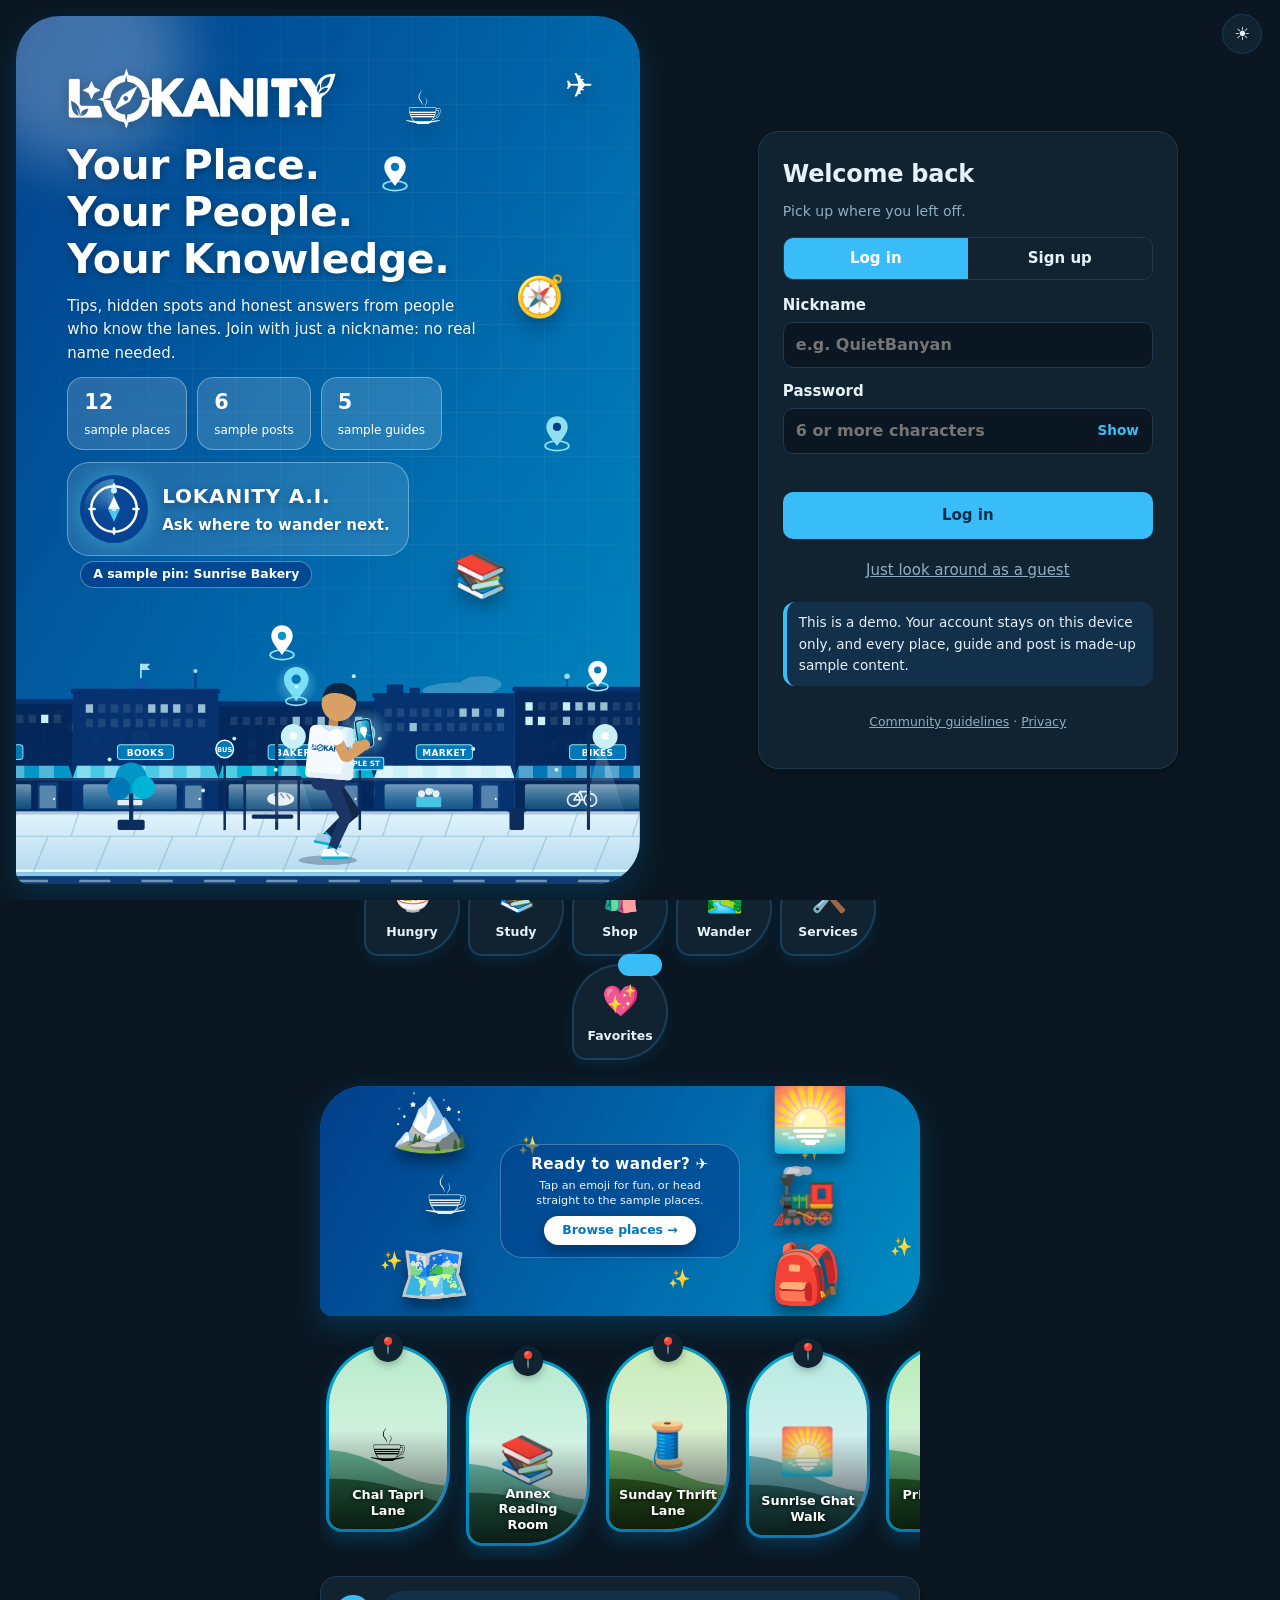
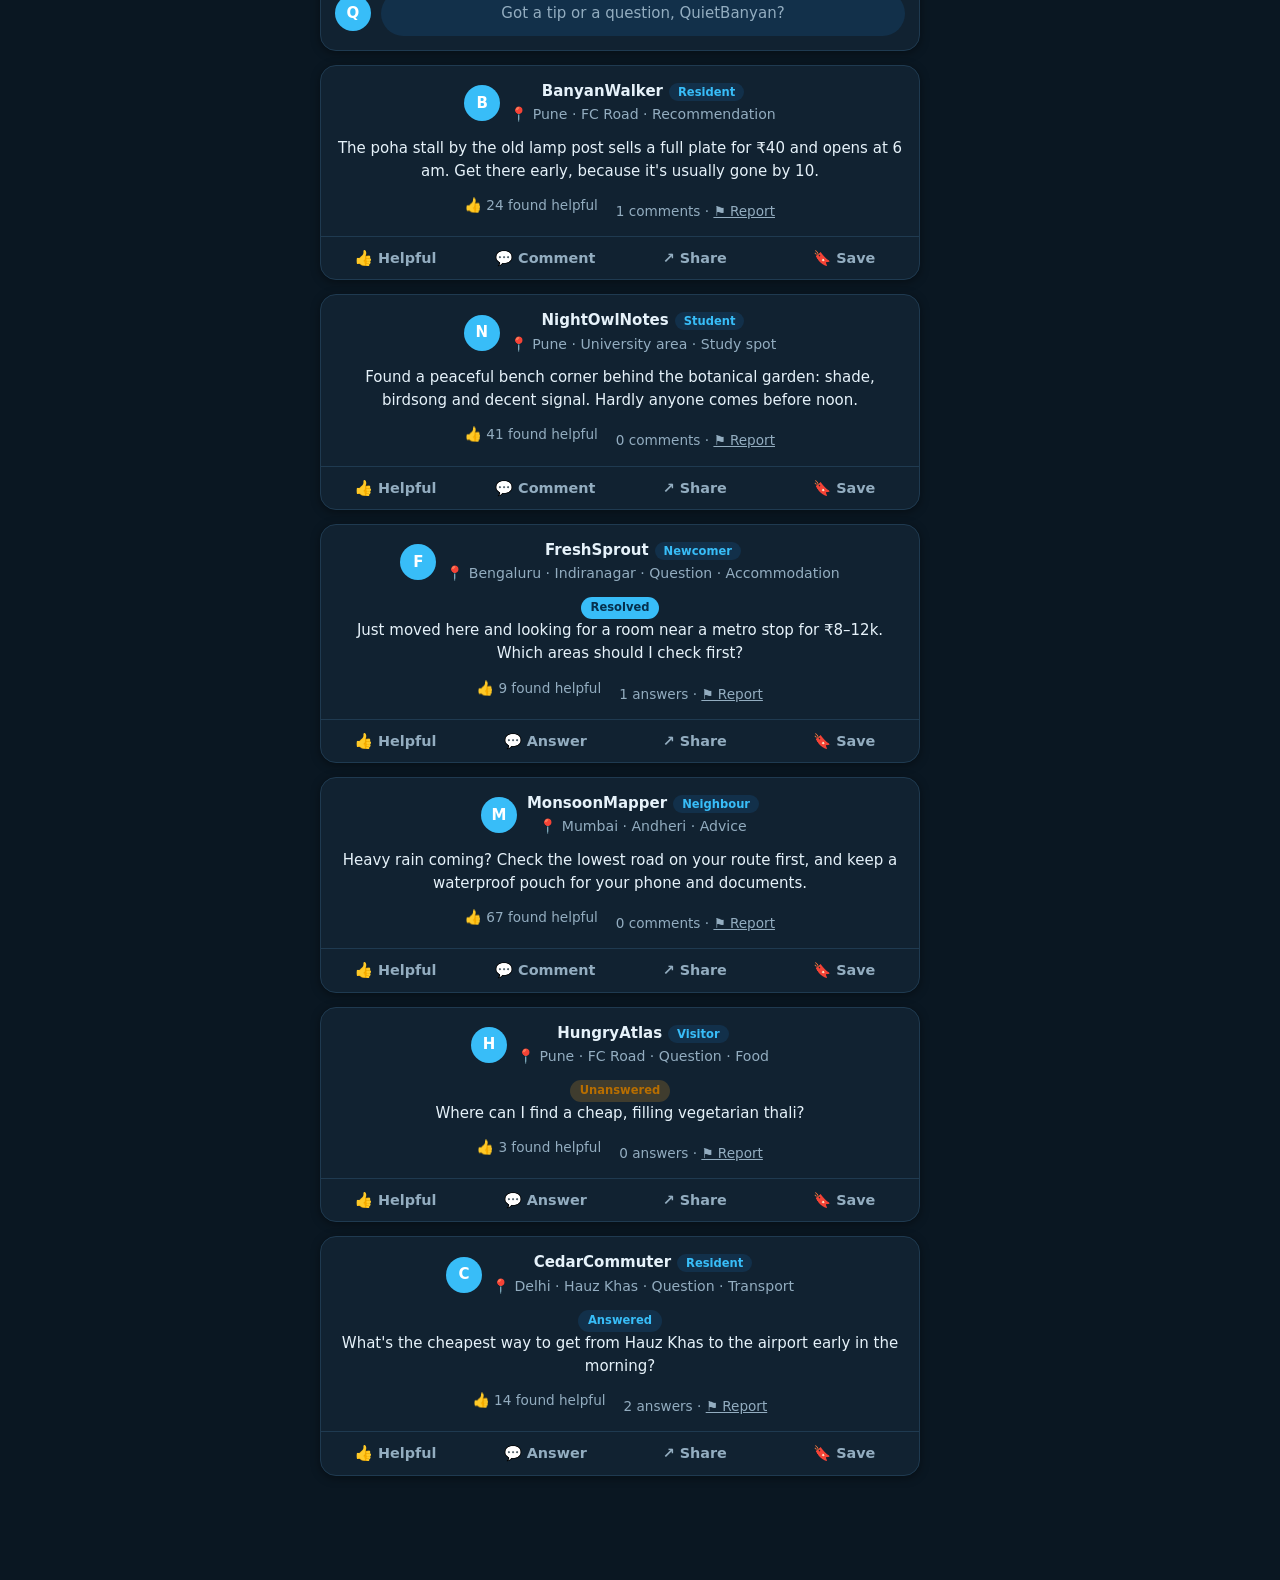
==== commit c8ab639e: "Add files via upload" ====
--- a/index.html
+++ b/index.html
@@ -1,4 +1,5 @@
-<!doctype html><html lang="en"><head><meta charset="utf-8"><meta name="viewport" content="width=device-width,initial-scale=1,viewport-fit=cover"><title>LOKANITY — Your Place. Your People. Your Knowledge.</title>
+<!doctype html><html lang="en" data-theme="dark" data-page="feed"><head><meta charset="utf-8"><meta name="color-scheme" content="dark light"><meta name="theme-color" content="#0a1722"><meta name="viewport" content="width=device-width,initial-scale=1,viewport-fit=cover"><title>LOKANITY — Your Place. Your People. Your Knowledge.</title>
+<script>(function(){var d=document.documentElement,t="dark";try{t=localStorage.getItem("lk-theme")||"dark";if(localStorage.getItem("lk-session"))d.classList.add("lk-in");if(sessionStorage.getItem("lk-nav"))d.classList.add("lk-nosp")}catch(e){}d.setAttribute("data-theme",t)})()</script>
 <link rel="stylesheet" href="style.css"></head><body>
 <div class="lk-sp" id="lk-sp" role="img" aria-label="LOKANITY is loading"><div class="sp-stage"><div class="sp-ring"></div><div class="sp-ring b"></div><div class="sp-logo"></div><div class="sp-shine"></div></div><div class="sp-bar"><i></i></div></div>
 <div class="lk-login" id="lk-login" role="dialog" aria-modal="true" aria-labelledby="lg-t">
@@ -22,11 +23,7 @@
 <nav class="tabs" id="tabs"></nav><nav class="cities" id="cb" aria-label="Choose a city"></nav><button class="qk-hb" id="qk-open" type="button" data-qk-open aria-haspopup="dialog" title="Open your LOKAQUEST passport: challenges, badges and XP"><i aria-hidden="true">🧭</i><span>LOKAQUEST</span><b id="qk-hl">Lv 1</b></button><button class="tg" id="tg" role="switch" aria-label="Switch between light and dark mode" aria-checked="false" title="Switch between light and dark mode"><i class="a">🌙</i><i class="b">☀️</i><span id="tgi">☀️</span></button><button class="av" id="me" aria-label="Your profile and settings" title="Your profile and settings"></button></header>
 <main class="app"><aside class="side l"><div class="c"><button class="nl" data-prof style="padding:4px"><span class="av s" id="me2"></span><span id="nm"></span></button><p class="mut" style="margin:6px 4px">You appear as a nickname only.</p></div><div class="c" id="sn"></div><div class="c qk-side" id="qk-side"><div class="qk-sh"><i aria-hidden="true">🧭</i><div><b>LOKAQUEST</b><small>Your Digital Explorer Passport</small></div></div><div class="qk-mini"><span class="qk-lvt">Lv 1 · Newcomer</span><span class="qk-xt">0 XP</span></div><div class="qk-bar"><i></i></div><button class="btn" type="button" data-qk-open title="See your stamps, badges and challenges">Open passport</button></div><p class="ft">Your Place. Your People. Your Knowledge.<br><a href="#" data-info="g">Community guidelines</a> · <a href="#" data-info="p">Privacy</a></p></aside>
 <div>
-<div class="v on" id="v-feed"><div class="c"><div class="st" id="stories"></div></div><div class="c comp" style="margin:14px 0"><span class="av s" id="me3"></span><button class="fake" data-new id="fk">Got a tip or a question?</button></div><div id="fl"></div></div>
-<div class="v" id="v-explore"><h2>Places worth finding</h2><p class="mut">Illustrative sample places, not verified listings.</p><div class="chips" id="pch"></div><div class="grid" id="pg"></div></div>
-<div class="v" id="v-ask"><h2>Ask the neighbourhood</h2><p class="mut" style="margin:0 0 4px">Questions from newcomers and long-time locals. Know the answer? Jump in.</p><div class="c comp" style="margin:10px 0"><span class="av s" id="me4"></span><button class="fake" data-new="Question">Ask something about your area…</button></div><div class="chips" id="qch"></div><div id="ql"></div></div>
-<div class="v" id="v-guides"><h2>Local knowledge hub</h2><p class="mut">Short, practical guides in plain words.</p><div class="grid" id="gg"></div></div>
-<div class="v" id="v-saved"><h2>Your saved list</h2><p class="mut">Places, guides and posts you saved wait here for you.</p><div class="grid" id="sg"></div></div></div>
+<div class="v on" id="v-feed"><div class="c"><div class="st" id="stories"></div></div><div class="c comp" style="margin:14px 0"><span class="av s" id="me3"></span><button class="fake" data-new id="fk">Got a tip or a question?</button></div><div id="fl"></div></div></div>
 <aside class="side r"><div class="c"><h3>Waiting for an answer</h3><div id="un"></div></div><div class="c"><h3>Guides to start with</h3><div id="pgd"></div></div><div class="c"><h3>Share without oversharing</h3><p class="mut">Mention the area, never your door number. This demo doesn't store your location.</p></div></aside></main>
 <nav class="bn tabs" id="bn"></nav><div id="toast" role="status"></div>
 
--- a/style.css
+++ b/style.css
@@ -88,24 +88,22 @@
 
 
 /* ===== FLOATING EMOJI BAR ===== */
-.fbar{position:relative;height:230px;margin:16px 0;border-radius:44px 44px 44px 12px;overflow:hidden;isolation:isolate;background:linear-gradient(120deg,#023e8a,#0077b6,#00b4d8,#48cae4,#0077b6);background-size:300% 300%;animation:fgrad 14s ease-in-out infinite;box-shadow:0 10px 28px #0077b64d;user-select:none;touch-action:pan-y}
-.fbar:before,.fbar:after{content:"";position:absolute;border-radius:50%;filter:blur(30px);z-index:0}
-.fbar:before{width:200px;height:200px;background:#ffffff40;left:-40px;top:-60px;animation:fblob 9s ease-in-out infinite}
-.fbar:after{width:240px;height:240px;background:#90e0ef55;right:-60px;bottom:-90px;animation:fblob 12s ease-in-out infinite reverse}
+.fbar{position:relative;height:230px;margin:16px 0;border-radius:44px 44px 44px 12px;overflow:hidden;isolation:isolate;background:#0077b6;box-shadow:0 10px 28px #0077b64d;user-select:none;touch-action:pan-y}
+.fbar:before,.hp:before{content:"";position:absolute;left:0;top:0;width:300%;height:300%;z-index:-1;pointer-events:none;background:linear-gradient(120deg,#023e8a,#0077b6,#00b4d8,#48cae4,#0077b6);animation:fgt 14s ease-in-out infinite}
+.hp:before{width:200%;height:200%;background:linear-gradient(135deg,#03045e,#0077b6 55%,#00b4d8);animation:fgt2 16s ease-in-out infinite}
+@keyframes fgt{50%{transform:translate(-66.667%,-33.333%)}}@keyframes fgt2{50%{transform:translate(-50%,-25%)}}
 .fbar .ft2{position:absolute;inset:0;display:grid;place-items:center;text-align:center;z-index:2;pointer-events:none;padding:0 16px}
-.fbar .ft2 div{background:#ffffff26;backdrop-filter:blur(8px);-webkit-backdrop-filter:blur(8px);border:1.5px solid #ffffff55;border-radius:99px;padding:10px 26px;color:#fff;text-shadow:0 2px 8px #0005}
+.fbar .ft2 div{background:#ffffff26;border:1.5px solid #ffffff55;border-radius:99px;padding:10px 26px;color:#fff;text-shadow:0 2px 8px #0005}
 .fbar .ft2 b{display:block;font-size:1.35rem;letter-spacing:.3px}.fbar .ft2 small{font-size:.82rem;opacity:.95}
-.fe{position:absolute;z-index:1;line-height:1;cursor:pointer;filter:drop-shadow(0 8px 8px #00000040);transition:translate .35s ease-out}
+.fe{position:absolute;z-index:1;line-height:1;cursor:pointer;transition:translate .35s ease-out}
 .fe i{display:block;font-style:normal;animation:ffloat var(--t,6s) ease-in-out infinite;animation-delay:var(--dl,0s)}
 .fe:hover i{animation-play-state:paused;transform:scale(1.25) rotate(10deg);transition:transform .25s}
 .fe.pop i{animation:fpop .6s ease-out}
-.fbar .fly{position:absolute;top:18%;left:-12%;font-size:56px;z-index:1;animation:ffly 14s linear infinite;filter:drop-shadow(0 6px 6px #0004)}
+.fbar .fly{position:absolute;top:18%;left:-12%;font-size:56px;z-index:1;animation:ffly2 14s linear infinite;filter:drop-shadow(0 6px 6px #0004)}
 .fbar .spark{position:absolute;z-index:1;font-size:18px;animation:ftw 2.6s ease-in-out infinite}
 @keyframes fgrad{50%{background-position:100% 50%}}
 @keyframes fblob{50%{transform:translate(40px,30px) scale(1.2)}}
-@keyframes ffloat{0%,100%{transform:translateY(0) rotate(-6deg)}50%{transform:translateY(-22px) rotate(7deg)}}
 @keyframes fpop{0%{transform:scale(1)}40%{transform:scale(1.7) rotate(-15deg)}100%{transform:scale(1)}}
-@keyframes ffly{0%{transform:translate(0,20px) rotate(-6deg)}50%{transform:translate(60vw,-10px) rotate(-3deg)}100%{transform:translate(120vw,-40px) rotate(-8deg)}}
 @keyframes ftw{0%,100%{opacity:.2;transform:scale(.5)}50%{opacity:1;transform:scale(1.3)}}
 @media(max-width:700px){.fbar{height:200px;border-radius:34px 34px 34px 10px}.fbar .ft2 b{font-size:1.1rem}.fe.hm{display:none}}
 
@@ -131,7 +129,7 @@
 @media(max-width:700px){.grid .pc{--r:130px}.pc .art{height:190px}.pc .badge{top:162px}}
 
 /* ===== HOME: HOOD PULSE ===== */
-.hp{position:relative;overflow:hidden;border-radius:44px 44px 44px 12px;margin-bottom:14px;padding:22px 18px 18px;color:#fff;background:linear-gradient(135deg,#03045e,#0077b6 55%,#00b4d8);background-size:200% 200%;animation:fgrad 16s ease-in-out infinite;box-shadow:0 10px 28px #0077b64d;isolation:isolate}
+.hp{position:relative;overflow:hidden;border-radius:44px 44px 44px 12px;margin-bottom:14px;padding:22px 18px 18px;color:#fff;background:#0077b6;box-shadow:0 10px 28px #0077b64d;isolation:isolate}
 .hp-top{display:grid;grid-template-columns:1fr 150px;gap:10px;align-items:center}
 .hp h2{margin:0 0 4px;font-size:1.45rem;text-shadow:0 2px 8px #0005}.hp p{margin:0;opacity:.95;font-size:.9rem}
 .hp-orb{position:relative;width:150px;height:150px;justify-self:center}
@@ -143,7 +141,7 @@
 .hp-orb .ring span.b{top:auto;bottom:-14px}
 @keyframes vspin2{to{transform:rotate(360deg)}}
 @keyframes hpring{0%{box-shadow:0 0 0 0 #ffffffaa}100%{box-shadow:0 0 0 26px #ffffff00}}
-.hp-live{margin-top:14px;display:flex;align-items:center;gap:10px;background:#ffffff22;border:1.5px solid #ffffff44;border-radius:99px;padding:8px 14px;backdrop-filter:blur(6px);-webkit-backdrop-filter:blur(6px);min-height:42px;overflow:hidden}
+.hp-live{margin-top:14px;display:flex;align-items:center;gap:10px;background:#ffffff22;border:1.5px solid #ffffff44;border-radius:99px;padding:8px 14px;min-height:42px;overflow:hidden}
 .hp-live .dot{flex:none;width:10px;height:10px;border-radius:50%;background:#7CFC9A;box-shadow:0 0 0 0 #7CFC9A;animation:hpring2 1.6s infinite}
 @keyframes hpring2{0%{box-shadow:0 0 0 0 #7CFC9Acc}100%{box-shadow:0 0 0 10px #7CFC9A00}}
 .hp-live span.t{font-size:.86rem;white-space:nowrap;overflow:hidden;text-overflow:ellipsis;animation:hpin .5s ease-out}
@@ -171,12 +169,13 @@
 /* ===== HOME: PIN-CAPSULE STORY CARDS (Chai Tapri Lane etc.) ===== */
 .c:has(>#stories){background:transparent;border:0;box-shadow:none;padding:2px 0}
 #stories{gap:16px;padding:10px 6px 14px;align-items:flex-start;scrollbar-width:none}#stories::-webkit-scrollbar{display:none}
-#stories .story{width:124px;height:188px;padding:3px;border-radius:62px 62px 62px 16px;background:linear-gradient(135deg,#00b4d8,#0077b6,#90e0ef,#48cae4,#00b4d8);background-size:300% 300%;animation:fgrad 6s ease-in-out infinite,sfloat 4.5s ease-in-out infinite;animation-delay:0s,var(--sd,0s);box-shadow:0 8px 18px #0077b64d;overflow:visible;position:relative;transition:transform .3s cubic-bezier(.3,1.6,.5,1),box-shadow .2s}
+#stories .story{width:124px;height:188px;padding:3px;border-radius:62px 62px 62px 16px;background:linear-gradient(135deg,#00b4d8,#0077b6,#90e0ef,#48cae4,#00b4d8);background-size:300% 300%;animation:sfloat 4.5s ease-in-out infinite;animation-delay:var(--sd,0s);box-shadow:0 8px 18px #0077b64d;overflow:visible;position:relative;transition:transform .3s cubic-bezier(.3,1.6,.5,1),box-shadow .2s}
 #stories .story:nth-child(2n){--sd:-1.2s;margin-top:14px}#stories .story:nth-child(3n){--sd:-2.4s}#stories .story:nth-child(4n){margin-top:6px;--sd:-3.3s}
 #stories .story svg{border-radius:59px 59px 59px 13px;background:var(--card)}
 #stories .story:after{content:"";position:absolute;inset:3px;border-radius:59px 59px 59px 13px;background:linear-gradient(transparent 45%,#000b);pointer-events:none}
 #stories .story b{left:10px;right:10px;bottom:14px;z-index:2;text-align:center;font-size:.8rem;line-height:1.2;text-shadow:0 1px 5px #000}
 #stories .story:before{content:"📍";position:absolute;z-index:3;left:50%;top:-12px;margin-left:-15px;width:30px;height:30px;border-radius:50%;background:var(--card);display:grid;place-items:center;font-size:16px;box-shadow:0 3px 8px #0004}
+#stories .story:hover,#stories .story:focus-visible{animation:fgrad 6s ease-in-out infinite,sfloat 4.5s ease-in-out infinite;animation-delay:0s,var(--sd,0s)}
 #stories .story:hover{transform:translateY(-8px) rotate(-3deg) scale(1.05);box-shadow:0 14px 26px #0077b680}
 #stories .story:active{transform:scale(.96)}
 @keyframes sfloat{0%,100%{translate:0 0}50%{translate:0 -7px}}
@@ -194,11 +193,9 @@
 :root[data-theme=light] .c{box-shadow:0 2px 10px #0077b61f}
 
 /* ===== 3D FLOATING BAR + HOME CTA ===== */
-.fbar{transform:perspective(900px) rotateX(var(--rx,0deg)) rotateY(var(--ry,0deg));transition:transform .25s ease-out,box-shadow .3s;will-change:transform}
+.fbar{transform:perspective(900px) rotateX(var(--rx,0deg)) rotateY(var(--ry,0deg));transition:transform .25s ease-out,box-shadow .3s;}
 .fbar:hover{box-shadow:0 18px 40px #0077b680}
 .fe{perspective:260px}
-.fe i{filter:drop-shadow(0 10px 6px #00000050)}
-@keyframes ffloat{0%,100%{transform:translateY(0) rotate(-6deg) rotateY(-22deg)}50%{transform:translateY(-24px) rotate(7deg) rotateY(22deg) scale(1.06)}}
 .fbar .ft2 button.cta{pointer-events:auto;margin-top:8px;border:0;border-radius:99px;padding:9px 22px;font-weight:800;background:#fff;color:#0077b6;box-shadow:0 6px 16px #0005;animation:ctapulse 2s ease-in-out infinite;transition:transform .2s}
 .fbar .ft2 button.cta:hover{transform:scale(1.1) rotate(-2deg)}
 .fbar .ft2 button.cta:active{transform:scale(.95)}
@@ -208,13 +205,12 @@
 @media(prefers-reduced-motion:reduce){.fbar{transform:none!important}}
 
 /* ===== CLEAR BAR: no blur, smaller text box, emojis in front ===== */
-.fbar:before,.fbar:after{display:none}
-.fbar .ft2 div{backdrop-filter:none;-webkit-backdrop-filter:none;background:#023e8a8c;border:1.5px solid #ffffff44;padding:6px 18px;text-shadow:none}
+.fbar .ft2 div{background:#023e8a8c;border:1.5px solid #ffffff44;padding:6px 18px;text-shadow:none}
 .fbar .ft2 b{font-size:.95rem}
 .fbar .ft2 small{font-size:.7rem}
 .fbar .ft2 button.cta{margin-top:5px;padding:6px 16px;font-size:.78rem}
 .fe{z-index:3}
-.fbar .fe i{filter:drop-shadow(0 8px 6px #00000055)}
+.fbar .fe i{filter:drop-shadow(0 9px 7px #00000066)}
 @media(max-width:700px){.fbar .ft2 b{font-size:.85rem}.fbar .ft2 div{padding:5px 14px}}
 
 /* ===== EMOJIS ORBIT AROUND THE TEXT BOX, NEVER INSIDE IT ===== */
@@ -223,7 +219,7 @@
 .fe.L{right:calc(50% + var(--gap))}
 .fe.R{left:calc(50% + var(--gap))}
 .fe.o{--dx:86px}.fe.L.o{right:calc(50% + var(--gap) + var(--dx))}.fe.R.o{left:calc(50% + var(--gap) + var(--dx))}
-.fbar .fly{top:1%;animation:ffly2 14s linear infinite}
+.fbar .fly{top:1%}
 @keyframes ffly2{0%{transform:translate(0,4px) rotate(-6deg)}50%{transform:translate(60vw,-4px) rotate(-3deg)}100%{transform:translate(120vw,0) rotate(-8deg)}}
 @keyframes ffloat{0%,100%{transform:translateY(0) rotate(-6deg) rotateY(-22deg)}50%{transform:translateY(-14px) rotate(6deg) rotateY(22deg) scale(1.05)}}
 @container (max-width:620px){.fe.hm{display:none}}
@@ -239,17 +235,17 @@
 :root{--spbg:#fff}:root[data-theme=dark]{--spbg:#0a1722}
 body.lk-lock{overflow:hidden}
 .lk-sp{position:fixed;inset:0;z-index:90;background:var(--spbg);display:flex;align-items:center;justify-content:center;overflow:hidden;transition:opacity .7s ease,transform .7s cubic-bezier(.7,0,.3,1),visibility 0s .7s}
-.lk-sp.out{opacity:0;transform:scale(1.06);visibility:hidden;pointer-events:none}
-.lk-sp::before{content:"";position:absolute;width:140vmax;height:140vmax;left:50%;top:50%;translate:-50% -50%;background:radial-gradient(circle,var(--gl) 0,var(--spbg) 55%);opacity:0;animation:spf 1.2s .1s forwards}
+.lk-sp.out{will-change:opacity,transform;opacity:0;transform:scale(1.06);visibility:hidden;pointer-events:none}
+.lk-sp::before{content:"";position:absolute;inset:0;background:radial-gradient(circle 99vmax at 50% 50%,var(--gl) 0,var(--spbg) 55%);opacity:0;animation:spf 1.2s .1s forwards}
 .sp-stage{position:relative;width:min(560px,50vw);aspect-ratio:1863/433;z-index:1}
-:root[data-theme=dark] .sp-stage{filter:brightness(0) invert(.94)}
+:root[data-theme=dark] .sp-logo{background:#f0f0f0;-webkit-mask:var(--lk-logo) center/100% 100% no-repeat;mask:var(--lk-logo) center/100% 100% no-repeat}:root[data-theme=dark] .sp-ring{border-color:#f0f0f0}:root[data-theme=dark] .sp-shine{display:none}
 .sp-logo,.sp-shine{position:absolute;inset:0;background:var(--lk-logo) center/100% 100% no-repeat}
 .sp-logo{animation:spr 1.3s .55s cubic-bezier(.6,.05,.2,1) both,sps 1.6s .55s cubic-bezier(.2,.7,.2,1) both}
 .sp-shine{background:linear-gradient(105deg,transparent 35%,rgba(255,255,255,.95) 50%,transparent 65%) no-repeat -60% 0/60% 100%;-webkit-mask:var(--lk-logo) center/100% 100% no-repeat;mask:var(--lk-logo) center/100% 100% no-repeat;animation:spw 1s 2s ease-in-out forwards}
 .sp-ring{position:absolute;left:21%;top:42.3%;width:19%;aspect-ratio:1;translate:-50% -50%;border:2px solid #0077b6;border-radius:50%;opacity:0;scale:.3;animation:spp 1.4s .15s ease-out forwards}.sp-ring.b{animation-delay:.4s}
 .sp-bar{position:absolute;bottom:calc(18vh + env(safe-area-inset-bottom,0px));left:50%;translate:-50% 0;width:min(220px,50vw);height:3px;border-radius:3px;background:var(--line);overflow:hidden;z-index:1;opacity:0;animation:spf .4s .8s forwards}
 .sp-bar i{display:block;height:100%;background:var(--g);transform:scaleX(0);transform-origin:left;animation:spl 2.2s .9s cubic-bezier(.5,0,.2,1) forwards}
-@keyframes spf{to{opacity:1}}@keyframes spr{from{clip-path:inset(-10% 100% -10% 0);filter:blur(6px)}to{clip-path:inset(-10% -2% -10% 0);filter:blur(0)}}
+@keyframes spf{to{opacity:1}}@keyframes spr{from{clip-path:inset(-10% 100% -10% 0)}to{clip-path:inset(-10% -2% -10% 0)}}
 @keyframes sps{from{transform:scale(.9)}to{transform:scale(1)}}@keyframes spw{to{background-position:170% 0}}
 @keyframes spp{0%{opacity:.7;scale:.3}100%{opacity:0;scale:3.2}}@keyframes spl{to{transform:scaleX(1)}}
 @media(max-width:700px){.sp-stage{width:84vw}.sp-bar{bottom:calc(26vh + env(safe-area-inset-bottom,0px))}}
@@ -258,6 +254,9 @@
 /* login */
 .lk-login{position:fixed;inset:0;z-index:45;background:var(--bg);overflow:auto;display:grid;grid-template-columns:minmax(0,1.05fr) minmax(0,1fr);align-items:stretch}
 html.lk-in .lk-login{display:none}
+.lk-login:not(.go){visibility:hidden;animation:lkshow .01s 6.5s forwards}@keyframes lkshow{to{visibility:visible}}
+html:not(.lk-in) :is(.top,.app,.bn) *{animation-play-state:paused}
+html.lkai-lock :is(.top,.app,.bn) *{animation-play-state:paused}
 .lk-login.bye{opacity:0;visibility:hidden;transition:opacity .45s,visibility 0s .45s}
 .lg-hero{position:relative;margin:16px;border-radius:44px 44px 44px 12px;overflow:hidden;isolation:isolate;color:#fff;padding:clamp(24px,4vw,56px);display:flex;flex-direction:column;justify-content:center;gap:18px;background:linear-gradient(120deg,#023e8a,#0077b6,#00b4d8,#48cae4,#0077b6);background-size:300% 300%;animation:fgrad 14s ease-in-out infinite;box-shadow:0 12px 30px #0077b640}
 .lg-hero:before,.lg-hero:after{content:"";position:absolute;border-radius:50%;filter:blur(30px);z-index:-1}
@@ -266,7 +265,7 @@
 .lg-mark{width:min(270px,62%);aspect-ratio:1863/433;background:var(--lk-logo) center/contain no-repeat;filter:brightness(0) invert(1) drop-shadow(0 2px 6px #0004)}
 .lg-hero h1{margin:0;font-size:clamp(1.6rem,3.2vw,2.7rem);line-height:1.15;letter-spacing:-.01em;text-shadow:0 2px 8px #0005}
 .lg-hero p{margin:0;max-width:36ch;opacity:.96;text-shadow:0 1px 4px #0004}
-.lg-stats{display:flex;gap:10px;flex-wrap:wrap}.lg-stats div{background:#ffffff26;backdrop-filter:blur(8px);-webkit-backdrop-filter:blur(8px);border:1.5px solid #ffffff55;border-radius:16px;padding:8px 16px}.lg-stats b{display:block;font-size:1.3rem}.lg-stats small{font-size:.75rem}
+.lg-stats{display:flex;gap:10px;flex-wrap:wrap}.lg-stats div{background:#ffffff26;border:1.5px solid #ffffff55;border-radius:16px;padding:8px 16px}.lg-stats b{display:block;font-size:1.3rem}.lg-stats small{font-size:.75rem}
 .lg-cities{display:flex;gap:6px;flex-wrap:wrap}.lg-cities span{background:#ffffff26;border-radius:99px;padding:3px 12px;font-size:.78rem;font-weight:600}
 .lg-fe{position:absolute;z-index:-1;font-size:var(--s,40px);line-height:1;pointer-events:none;filter:drop-shadow(0 8px 8px #00000040);animation:ffloat var(--t,6s) ease-in-out infinite;animation-delay:var(--dl,0s)}
 .lg-side{display:grid;place-items:center;padding:24px 16px;position:relative}
@@ -400,12 +399,13 @@
 /* login hero */
 .lg-hero .lg-scene{margin:auto calc(-1*clamp(24px,4vw,56px)) calc(-1*clamp(24px,4vw,56px));pointer-events:none}
 
-.lg-grid{position:absolute;inset:0;z-index:-1;pointer-events:none;user-select:none;opacity:.3;background-image:linear-gradient(#ffffff30 1px,transparent 1px),linear-gradient(90deg,#ffffff30 1px,transparent 1px);background-size:44px 44px;-webkit-mask-image:radial-gradient(ellipse at 65% 35%,#000 15%,transparent 75%);mask-image:radial-gradient(ellipse at 65% 35%,#000 15%,transparent 75%);animation:lg-gd 16s linear infinite}
-@keyframes lg-gd{to{background-position:44px 44px,44px 44px}}
+.lg-grid{position:absolute;inset:0;z-index:-1;pointer-events:none;user-select:none;opacity:.3;overflow:hidden;-webkit-mask-image:radial-gradient(ellipse at 65% 35%,#000 15%,transparent 75%);mask-image:radial-gradient(ellipse at 65% 35%,#000 15%,transparent 75%);}
+.lg-grid:before{content:"";position:absolute;inset:-44px 0 0 -44px;background-image:linear-gradient(#ffffff30 1px,transparent 1px),linear-gradient(90deg,#ffffff30 1px,transparent 1px);background-size:44px 44px;animation:lg-gd 16s linear infinite}
+@keyframes lg-gd{to{transform:translate(44px,44px)}}
 .lg-pinbg{position:absolute;z-index:-1;width:34px;height:38px;pointer-events:none;user-select:none;overflow:visible}
 .lg-pt{position:absolute;z-index:-1;bottom:22%;width:6px;height:6px;border-radius:50%;background:#caf0f8;box-shadow:0 0 8px 2px #90e0efaa;pointer-events:none;opacity:0;animation:lg-up var(--t,8s) ease-in infinite;animation-delay:var(--d,0s)}
 @keyframes lg-up{0%{transform:translateY(0);opacity:0}15%{opacity:.9}100%{transform:translateY(-240px) translateX(14px);opacity:0}}
-.lg-ai{display:flex;align-items:center;gap:14px;align-self:flex-start;max-width:100%;padding:12px 18px 12px 12px;border-radius:22px;background:#ffffff1f;border:1.5px solid #ffffff55;backdrop-filter:blur(8px);-webkit-backdrop-filter:blur(8px)}
+.lg-ai{display:flex;align-items:center;gap:14px;align-self:flex-start;max-width:100%;padding:12px 18px 12px 12px;border-radius:22px;background:#ffffff1f;border:1.5px solid #ffffff55}
 .lg-ai-em{position:relative;flex:none;width:68px;height:68px;border-radius:50%;padding:7px;background:radial-gradient(circle,#0a4a9e,#023e8a);box-shadow:0 0 0 0 #90e0efaa,0 0 22px #48cae488;animation:lk-pulse 2.8s ease-out infinite}
 .lg-ai-em:after{content:"";position:absolute;inset:4px;border-radius:50%;background:conic-gradient(from 0deg,transparent 0 72%,#90e0ef77);animation:lk-spin 4s linear infinite}
 .lg-ai-em .lk-emb{position:relative;z-index:1}
@@ -509,12 +509,13 @@
 .qk-stp span{display:grid;place-items:center;width:58px;height:58px;margin:0 auto 4px;border-radius:50%;border:2px dashed var(--g);font-size:1.6rem;background:var(--gl);transform:rotate(var(--r,-6deg));animation:qk-st .5s cubic-bezier(.2,1.4,.4,1) both}
 .qk-stp:nth-child(2n) span{--r:5deg}.qk-stp:nth-child(3n) span{--r:-2deg}
 .qk-bg{list-style:none;margin:0;padding:0;display:grid;grid-template-columns:repeat(auto-fill,minmax(150px,1fr));gap:10px}
-.qk-b{display:grid;justify-items:center;gap:3px;text-align:center;padding:12px 8px;border-radius:14px;border:1px solid var(--line);background:var(--bg);filter:grayscale(1);opacity:.55;transition:filter .4s,opacity .4s}
+.qk-b{position:relative;display:grid;justify-items:center;gap:3px;text-align:center;padding:12px 8px;border-radius:14px;border:1px solid var(--line);background:var(--bg);filter:grayscale(1);opacity:.55;transition:filter .4s,opacity .4s}
 .qk-b small{color:var(--mut);font-size:.76rem}.qk-b em{font-style:normal;font-size:.7rem;font-weight:700;color:var(--mut)}
 .qk-bm{display:grid;place-items:center;width:54px;height:54px;border-radius:50%;font-size:1.7rem;background:var(--gl);border:2px solid var(--line)}
-.qk-b.on{filter:none;opacity:1;border-color:#ffd166;background:linear-gradient(160deg,var(--card),var(--gl));animation:qk-gl 3.2s ease-in-out infinite}
+.qk-b.on{filter:none;opacity:1;border-color:#ffd166;background:linear-gradient(160deg,var(--card),var(--gl));box-shadow:0 0 0 1px #ffd16688,0 0 10px #ffd16633}
+.qk-b.on:after{content:"";position:absolute;inset:0;border-radius:inherit;pointer-events:none;box-shadow:0 0 0 1px #ffd166,0 0 22px #ffd16688;opacity:0;animation:qk-gl 3.2s ease-in-out infinite}
 .qk-b.on .qk-bm{border-color:#ffd166;box-shadow:0 0 14px #ffd16688}.qk-b.on em{color:#b07a00}:root[data-theme=dark] .qk-b.on em{color:#ffd166}
-.qk-b.new{animation:qk-pop .7s cubic-bezier(.2,1.5,.4,1),qk-gl 3.2s ease-in-out .7s infinite}
+.qk-b.new{animation:qk-pop .7s cubic-bezier(.2,1.5,.4,1)}.qk-b.new:after{animation-delay:.7s}
 .qk-cl{list-style:none;margin:0;padding:0;display:grid;gap:8px}
 .qk-ch{display:flex;align-items:center;flex-wrap:wrap;gap:8px 12px;padding:10px 12px;border:1px solid var(--line);border-radius:12px;background:var(--bg)}
 .qk-ch>div{flex:1 1 200px;min-width:0}.qk-ch small{display:block;color:var(--mut)}.qk-ch.done{opacity:.75;border-color:#ffd166}
@@ -531,7 +532,7 @@
 .qk-cf{position:absolute;left:50%;top:45%;width:8px;height:12px;border-radius:2px;background:var(--c);opacity:0;animation:qk-bu 1.1s ease-out forwards}
 .qk-pill{position:absolute;left:50%;bottom:calc(138px + env(safe-area-inset-bottom,0px));transform:translateX(-50%);white-space:nowrap;max-width:92vw;overflow:hidden;text-overflow:ellipsis;background:linear-gradient(120deg,#ffd166,#ffb703);color:#4a3300;font-weight:800;border-radius:99px;padding:8px 18px;box-shadow:0 6px 20px #0004;animation:qk-in .4s both}
 @keyframes qk-sh{to{background-position:-200% 0}}@keyframes qk-sp{to{transform:rotate(360deg)}}@keyframes qk-sw{0%,100%{transform:rotate(-18deg)}50%{transform:rotate(24deg)}}
-@keyframes qk-st{from{transform:scale(0) rotate(-40deg);opacity:0}}@keyframes qk-gl{0%,100%{box-shadow:0 0 0 1px #ffd16688,0 0 10px #ffd16633}50%{box-shadow:0 0 0 1px #ffd166,0 0 22px #ffd16688}}
+@keyframes qk-st{from{transform:scale(0) rotate(-40deg);opacity:0}}@keyframes qk-gl{50%{opacity:1}}
 @keyframes qk-pop{0%{transform:scale(.6)}60%{transform:scale(1.1)}100%{transform:scale(1)}}@keyframes qk-in{from{opacity:0;transform:translate(-50%,16px) scale(.9)}}@keyframes qk-out{to{opacity:0;transform:translate(-50%,-12px)}}
 @keyframes qk-bob{50%{transform:translateY(-5px) rotate(6deg)}}@keyframes qk-bu{0%{opacity:1;transform:translate(-50%,-50%) rotate(0)}100%{opacity:0;transform:translate(calc(-50% + var(--x)),calc(-50% + var(--y))) rotate(var(--r))}}
 @media(max-width:480px){.qk-cmp{width:72px;height:72px}.qk-bd{padding:14px 12px 20px}.qk-bg{grid-template-columns:repeat(2,1fr)}.qk-seal{width:60px;height:60px}.qk-seal b{font-size:1.45rem}.qk-ch .btn{width:100%}}
@@ -545,3 +546,5 @@
 details.how ol{margin:0 0 6px;padding-left:20px;display:grid;gap:4px}
 details.how p{margin:4px 0 2px;color:var(--mut)}
 .hp details.how{margin:10px 0 0}
+/* per-tab pages: splash plays once per visit, not on every tab change */
+html.lk-nosp .lk-sp{display:none}
